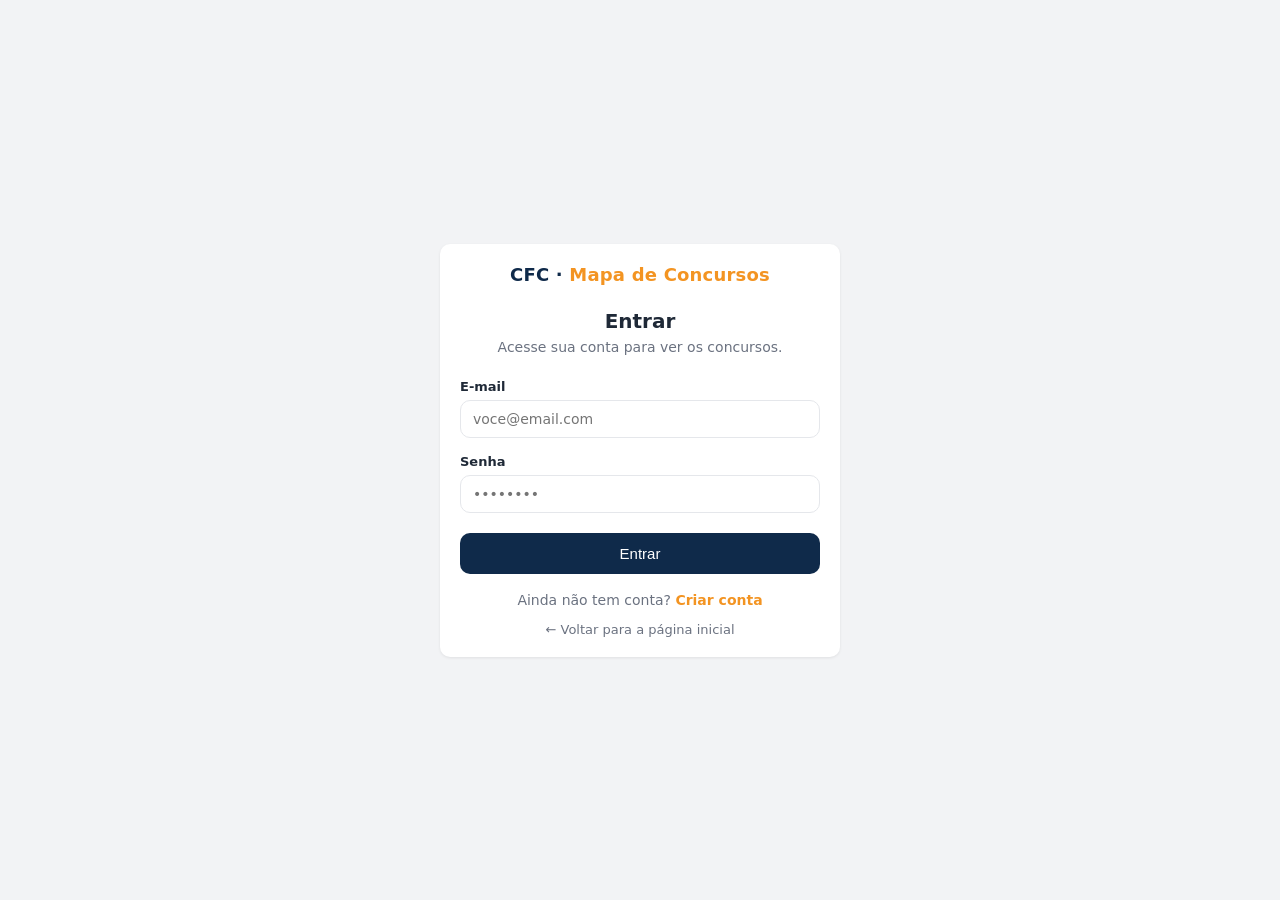
==== alertas.html @ be34ccea "feat: Mapa de Concursos CFC — plataforma de concursos contábeis (fase front) Site estático (HTML/CSS" ====
<!doctype html>
<html lang="pt-BR">
<head>
<meta charset="utf-8">
<meta name="viewport" content="width=device-width, initial-scale=1">
<link rel="stylesheet" href="css/variables.css">
<link rel="stylesheet" href="css/style.css">
<title>Meus Alertas — Mapa de Concursos CFC</title>
</head>
<body>
<div id="hd"></div>

<main class="container app-main">
  <div class="app-barra">
    <h1 class="app-titulo">Meus Alertas</h1>
  </div>

  <div id="lista"></div>
</main>

<script type="module" src="js/alertas.js"></script>
</body>
</html>
---- css/variables.css ----
:root {
  --cor-primaria: #0f2a4a;      /* azul-marinho CFC (calibrar com logo) */
  --cor-primaria-clara: #1c3d63;
  --cor-destaque: #f39422;      /* laranja CTA/alertas */
  --cor-whatsapp: #25a05a;
  --cor-fundo: #f2f3f5;
  --cor-card: #ffffff;
  --cor-texto: #1f2937;
  --cor-texto-suave: #6b7280;
  --cor-borda: #e5e7eb;
  --raio: 10px;
  --sombra: 0 1px 3px rgba(0,0,0,.08);
  --fonte: system-ui, -apple-system, "Segoe UI", Roboto, sans-serif;
}
---- css/style.css ----
* { box-sizing: border-box; margin: 0; padding: 0; }
body { font-family: var(--fonte); background: var(--cor-fundo); color: var(--cor-texto); }
.container { max-width: 1280px; margin: 0 auto; padding: 0 20px; }
.btn { display: inline-flex; align-items: center; gap: 8px; padding: 10px 16px; border-radius: var(--raio); border: none; cursor: pointer; font-size: 14px; text-decoration: none; }
.btn-primary { background: var(--cor-primaria); color: #fff; }
.btn-destaque { background: var(--cor-destaque); color: #fff; }
.btn-whatsapp { background: var(--cor-whatsapp); color: #fff; }
.card { background: var(--cor-card); border-radius: var(--raio); box-shadow: var(--sombra); padding: 20px; }

/* ===== Header (landing / topo do site) ===== */
.header { background: var(--cor-primaria); color: #fff; }
.header .container { display: flex; align-items: center; justify-content: space-between; padding-top: 16px; padding-bottom: 16px; }
.logo { font-size: 18px; font-weight: 700; color: #fff; text-decoration: none; letter-spacing: .2px; }
.logo span { color: var(--cor-destaque); }

/* ===== Hero ===== */
.hero { background: linear-gradient(180deg, var(--cor-primaria) 0%, var(--cor-primaria-clara) 100%); color: #fff; padding: 64px 0 80px; text-align: center; }
.hero h1 { font-size: 36px; line-height: 1.25; margin-bottom: 16px; }
.hero p { font-size: 17px; color: rgba(255,255,255,.85); max-width: 620px; margin: 0 auto 28px; }

/* ===== Recursos (cards da landing) ===== */
.recursos { padding: 48px 0 64px; }
.recursos-grid { display: grid; grid-template-columns: repeat(3, 1fr); gap: 20px; margin-top: 8px; }
.recurso-card { text-align: center; }
.recurso-card .icone { font-size: 28px; margin-bottom: 12px; }
.recurso-card h3 { font-size: 16px; margin-bottom: 8px; color: var(--cor-primaria); }
.recurso-card p { font-size: 14px; color: var(--cor-texto-suave); line-height: 1.5; }

/* ===== Rodapé ===== */
.rodape { padding: 24px 0; text-align: center; font-size: 13px; color: var(--cor-texto-suave); }

/* ===== Tela de login/cadastro ===== */
.tela-auth { min-height: 100vh; display: flex; align-items: center; justify-content: center; padding: 24px; }
.auth-card { width: 100%; max-width: 400px; }
.auth-card .logo { display: block; text-align: center; color: var(--cor-primaria); margin-bottom: 24px; }
.auth-card .logo span { color: var(--cor-destaque); }
.auth-card h2 { font-size: 20px; margin-bottom: 6px; text-align: center; color: var(--cor-texto); }
.auth-card .auth-sub { font-size: 14px; color: var(--cor-texto-suave); text-align: center; margin-bottom: 24px; }
.campo { margin-bottom: 16px; }
.campo label { display: block; font-size: 13px; font-weight: 600; margin-bottom: 6px; color: var(--cor-texto); }
.campo input { width: 100%; padding: 10px 12px; border: 1px solid var(--cor-borda); border-radius: var(--raio); font-size: 14px; font-family: var(--fonte); color: var(--cor-texto); }
.campo input:focus { outline: none; border-color: var(--cor-primaria); }
.auth-card .btn { width: 100%; justify-content: center; margin-top: 4px; font-size: 15px; padding: 12px 16px; }
.auth-toggle { text-align: center; margin-top: 18px; font-size: 14px; color: var(--cor-texto-suave); }
.auth-toggle a { color: var(--cor-destaque); text-decoration: none; font-weight: 600; cursor: pointer; }
.auth-toggle a:hover { text-decoration: underline; }
.auth-voltar { display: block; text-align: center; margin-top: 14px; font-size: 13px; color: var(--cor-texto-suave); text-decoration: none; }
.auth-voltar:hover { text-decoration: underline; }

@media (max-width: 720px) {
  .recursos-grid { grid-template-columns: 1fr; }
  .hero h1 { font-size: 28px; }
}

/* ===== Header (área logada) ===== */
.hd { background: var(--cor-primaria); color:#fff; }
.hd-in { display:flex; align-items:center; justify-content:space-between; height:64px; }
.hd-logo { color:#fff; font-weight:700; text-decoration:none; }
.hd-nav { display:flex; align-items:center; gap:18px; }
.hd-link { color:#e5eefb; text-decoration:none; font-size:14px; }
.hd-link.ativo { color:#fff; font-weight:600; }
.hd-alertas { background:var(--cor-destaque); color:#fff; padding:8px 14px; border-radius:var(--raio); }
.hd-grupo { background:var(--cor-whatsapp); color:#fff; padding:8px 14px; border-radius:var(--raio); }

/* ===== Tela principal (app.html) ===== */
.app-main { padding: 24px 20px 48px; }
.app-barra { display:flex; align-items:baseline; justify-content:space-between; gap:12px; margin-bottom:16px; flex-wrap:wrap; }
.app-titulo { font-size: 22px; color: var(--cor-texto); }
.app-contador { font-size: 14px; color: var(--cor-texto-suave); }

.app-controles { display:flex; align-items:center; gap:12px; margin-bottom:14px; flex-wrap:wrap; }
.busca { flex: 1 1 280px; padding:10px 14px; border:1px solid var(--cor-borda); border-radius:var(--raio); font-size:14px; font-family:var(--fonte); color:var(--cor-texto); background:var(--cor-card); }
.busca:focus { outline:none; border-color:var(--cor-primaria); }
.ordenar { padding:10px 12px; border:1px solid var(--cor-borda); border-radius:var(--raio); font-size:14px; font-family:var(--fonte); color:var(--cor-texto); background:var(--cor-card); }
.btn-filtros { background:var(--cor-card); color:var(--cor-primaria); border:1px solid var(--cor-borda); font-weight:600; }
.btn-filtros:hover { border-color:var(--cor-primaria); }

/* Abas de status */
.app-abas { display:flex; gap:8px; flex-wrap:wrap; margin-bottom:18px; }
.aba { background:var(--cor-card); color:var(--cor-texto-suave); border:1px solid var(--cor-borda); border-radius:999px; padding:8px 16px; font-size:13px; font-weight:600; cursor:pointer; font-family:var(--fonte); }
.aba:hover { border-color:var(--cor-primaria); color:var(--cor-primaria); }
.aba.aba-on { background:var(--cor-primaria); color:#fff; border-color:var(--cor-primaria); }

/* Layout de 2 colunas: lista + mapa */
.app-colunas { display:grid; grid-template-columns: 2fr 1fr; gap:20px; align-items:start; }
.coluna-lista { min-width:0; }
.coluna-mapa { position:sticky; top:20px; min-height:320px; background:var(--cor-card); border-radius:var(--raio); box-shadow:var(--sombra); }

#lista { display:flex; flex-direction:column; gap:14px; }

/* Cards de concurso */
.conc { background:var(--cor-card); border-radius:var(--raio); box-shadow:var(--sombra); padding:18px 20px; border-left:4px solid transparent; }
.conc-aberto { border-left-color: var(--cor-destaque); }
.conc-top { display:flex; align-items:flex-start; justify-content:space-between; gap:12px; margin-bottom:6px; }
.conc-top h3 { font-size:16px; color:var(--cor-texto); line-height:1.3; }
.conc-titulo-link { color:inherit; text-decoration:none; }
.conc-titulo-link:hover { text-decoration:underline; color:var(--cor-primaria); }
.conc-cargo { font-size:14px; font-weight:600; color:var(--cor-primaria); margin-bottom:8px; }
.conc-linha { font-size:14px; color:var(--cor-texto); margin-bottom:6px; }
.conc-meta { font-size:13px; color:var(--cor-texto-suave); margin-bottom:4px; line-height:1.5; }
.conc-atual { font-size:12px; color:var(--cor-texto-suave); margin-top:10px; font-style:italic; }
.conc-acoes { display:flex; align-items:center; gap:10px; margin-top:14px; }

/* Badges de status */
.badge { display:inline-block; white-space:nowrap; font-size:12px; font-weight:600; padding:4px 10px; border-radius:999px; background:var(--cor-borda); color:var(--cor-texto-suave); }
.badge-aberto { background: rgba(243,148,34,.15); color: var(--cor-destaque); }
.badge-enc { background: rgba(107,114,128,.15); color: var(--cor-texto-suave); }

/* Botão favorito */
.btn-fav { width:40px; height:40px; border-radius:50%; border:1px solid var(--cor-borda); background:var(--cor-card); color:var(--cor-texto-suave); font-size:16px; cursor:pointer; display:inline-flex; align-items:center; justify-content:center; }
.btn-fav:hover { border-color:var(--cor-destaque); color:var(--cor-destaque); }
.btn-fav.fav-on { background:var(--cor-destaque); border-color:var(--cor-destaque); color:#fff; }

/* Estado vazio */
.vazio { text-align:center; color:var(--cor-texto-suave); font-size:14px; padding:40px 20px; background:var(--cor-card); border-radius:var(--raio); box-shadow:var(--sombra); }

/* ===== Mapa do Brasil (coluna direita) ===== */
.coluna-mapa { padding:20px; }
.mapa-head { font-size:16px; font-weight:700; color:var(--cor-texto); margin-bottom:4px; }
.mapa-sub { font-size:13px; color:var(--cor-texto-suave); margin-bottom:14px; }

.mapa-svg { width:100%; }
.mapa-svg svg { width:100%; height:auto; display:block; }

.mapa-svg .state { stroke:#ffffff; stroke-width:1; transition: fill .15s ease; }
/* Fill neutro padrão p/ ilhas/detalhes do SVG sem id de UF (não recebem uf-com/uf-sem/uf-sel).
   Usa :not() para manter a mesma especificidade das classes de cor abaixo e não sobrepô-las. */
.mapa-svg .state:not(.uf-com):not(.uf-sem):not(.uf-sel) { fill:#e5e7eb; }
.uf-sem { fill:#d1d5db; }
.uf-com { fill:var(--cor-primaria); cursor:pointer; }
.uf-com:hover { fill:var(--cor-primaria-clara); }
.uf-sel { fill:var(--cor-destaque) !important; cursor:pointer; }

.mapa-legenda { display:flex; flex-wrap:wrap; gap:12px; margin-top:16px; font-size:12px; color:var(--cor-texto-suave); }
.mapa-legenda span { display:inline-flex; align-items:center; gap:6px; }
.lg { display:inline-block; width:12px; height:12px; border-radius:3px; }
.lg-com { background:var(--cor-primaria); }
.lg-sel { background:var(--cor-destaque); }
.lg-sem { background:#d1d5db; }

/* ===== Calendário de Provas ===== */
.aba-mes { background:var(--cor-card); color:var(--cor-texto-suave); border:1px solid var(--cor-borda); border-radius:999px; padding:8px 16px; font-size:13px; font-weight:600; cursor:pointer; font-family:var(--fonte); }
.aba-mes:hover { border-color:var(--cor-primaria); color:var(--cor-primaria); }
.aba-mes.aba-mes-on { background:var(--cor-primaria); color:#fff; border-color:var(--cor-primaria); }

.cal-titulo-mes { font-size:18px; color:var(--cor-texto); margin:20px 0 12px; }

#tabela-mes { width:100%; overflow-x:auto; }
.cal-tabela { width:100%; min-width:480px; border-collapse:collapse; background:var(--cor-card); border-radius:var(--raio); overflow:hidden; box-shadow:var(--sombra); }
.cal-tabela th, .cal-tabela td { text-align:left; padding:12px 16px; font-size:14px; }
.cal-tabela th { background:var(--cor-fundo); color:var(--cor-texto-suave); font-weight:700; font-size:12px; text-transform:uppercase; letter-spacing:.03em; }
.cal-tabela tbody tr { border-top:1px solid var(--cor-borda); }
.cal-tabela tbody tr:nth-child(even) { background:var(--cor-fundo); }

.badge-prazo { display:inline-block; margin-left:8px; white-space:nowrap; font-size:12px; font-weight:600; padding:3px 9px; border-radius:999px; background:rgba(243,148,34,.15); color:var(--cor-destaque); }

/* ===== Responsividade ===== */

/* Segurança global: nunca deixar o body rolar horizontalmente */
html, body { max-width:100%; overflow-x:hidden; }
img, svg { max-width:100%; }

/* Reforço da Task 6: abaixo de 900px, layout de 2 colunas (lista/mapa) empilha. */
@media (max-width: 900px) {
  .app-colunas { grid-template-columns: 1fr; }
  .coluna-mapa { position:static; min-height:220px; order:-1; }
  .recursos-grid { grid-template-columns: 1fr; }
  .container { padding: 0 16px; }
}

/* Header (.hd) e demais telas abaixo de 640px: evitar estouro horizontal */
@media (max-width: 640px) {
  .hd-in { flex-direction:column; align-items:flex-start; gap:10px; height:auto; padding:12px 0; }
  .hd-nav { flex-wrap:wrap; gap:10px 14px; width:100%; }
  .hd-alertas, .hd-grupo { padding:6px 10px; }

  .app-main { padding: 18px 14px 36px; }
  .app-barra { flex-direction:column; align-items:flex-start; gap:4px; }
  .app-controles { flex-direction:column; align-items:stretch; }
  .busca, .ordenar, .btn-filtros { width:100%; }

  .conc-top { flex-wrap:wrap; }
  .conc-acoes { flex-wrap:wrap; }

  .hero h1 { font-size:24px; }
  .hero p { font-size:15px; }

  .auth-card { max-width:100%; }
}

/* Telas muito estreitas (360-414px): reduzir paddings/fontes dos cards */
@media (max-width: 400px) {
  .conc { padding:14px 16px; }
  .card { padding:16px; }
  .cal-tabela th, .cal-tabela td { padding:10px 10px; font-size:13px; }
}
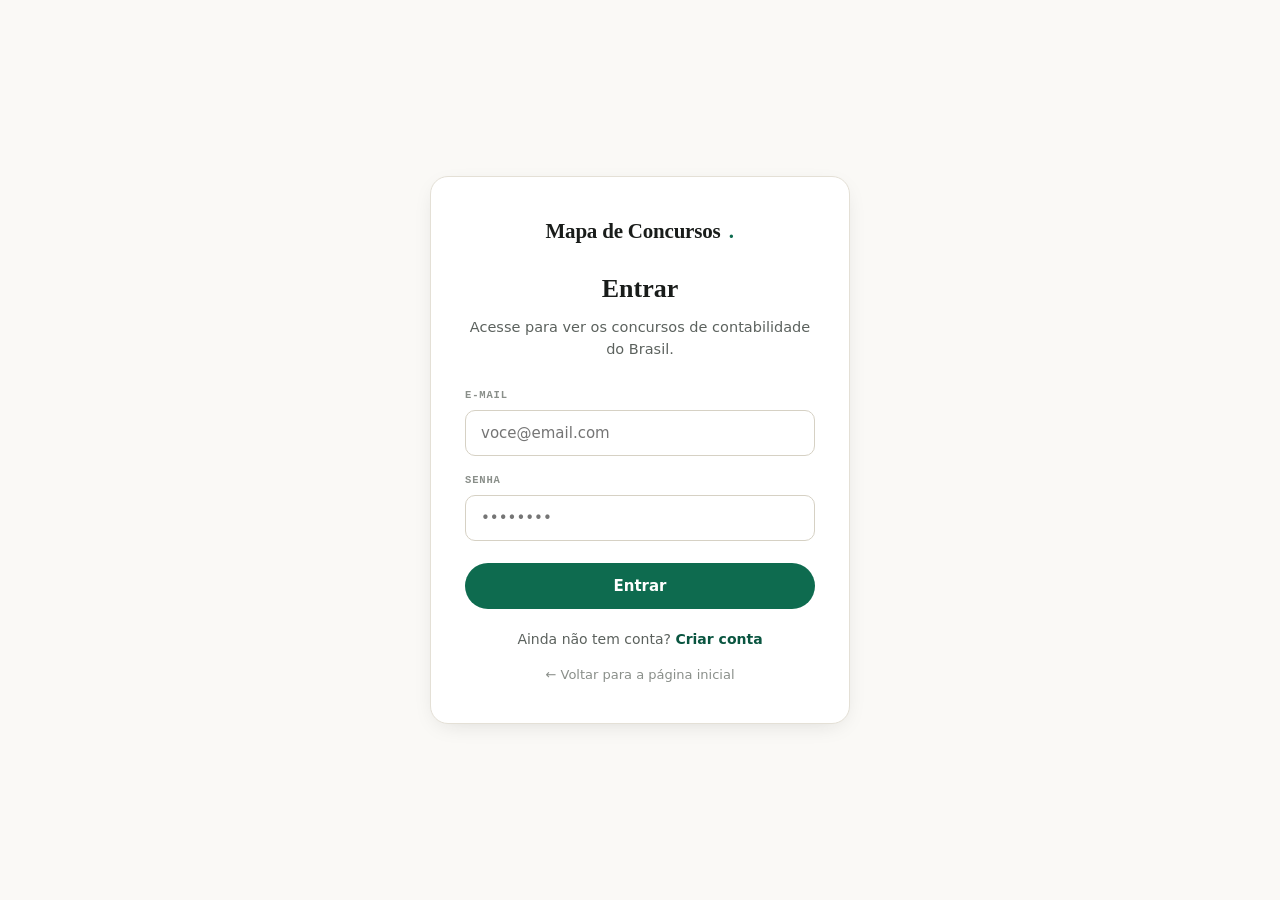
==== commit c96207e7: "feat: redesign editorial esmeralda + filtros avançados, ordenação e melhorias Co-Authored-By: Claude" ====
--- a/alertas.html
+++ b/alertas.html
@@ -10,11 +10,13 @@
 <body>
 <div id="hd"></div>
 
-<main class="container app-main">
-  <div class="app-barra">
-    <h1 class="app-titulo">Meus Alertas</h1>
-  </div>
-
+<main class="app-main">
+  <header class="app-head">
+    <span class="eyebrow">Prazos que você acompanha</span>
+    <div class="app-headrow">
+      <h1 class="app-titulo">Meus <em>alertas</em></h1>
+    </div>
+  </header>
   <div id="lista"></div>
 </main>
 
--- a/css/variables.css
+++ b/css/variables.css
@@ -1,14 +1,59 @@
-:root {
-  --cor-primaria: #0f2a4a;      /* azul-marinho CFC (calibrar com logo) */
-  --cor-primaria-clara: #1c3d63;
-  --cor-destaque: #f39422;      /* laranja CTA/alertas */
-  --cor-whatsapp: #25a05a;
-  --cor-fundo: #f2f3f5;
-  --cor-card: #ffffff;
-  --cor-texto: #1f2937;
-  --cor-texto-suave: #6b7280;
-  --cor-borda: #e5e7eb;
-  --raio: 10px;
-  --sombra: 0 1px 3px rgba(0,0,0,.08);
-  --fonte: system-ui, -apple-system, "Segoe UI", Roboto, sans-serif;
+/* ============================================================
+   CFC · Mapa de Concursos — Design System "Editorial Esmeralda"
+   Ponto único de calibração de identidade.
+   ============================================================ */
+:root{
+  /* superfícies (off-white quente) */
+  --paper:#FAF9F6;
+  --paper-2:#F3F1EA;
+  --card:#FFFFFF;
+
+  /* tinta */
+  --ink:#191C1A;
+  --ink-2:#5C625E;
+  --ink-3:#8A8F8A;
+
+  /* acento — verde-esmeralda (aprovação / dinheiro) */
+  --esmeralda:#0E6B4F;
+  --esmeralda-d:#0A5540;
+  --esmeralda-wash:#EAF2EE;
+
+  /* dourado — usado com parcimônia (selecionado / destaque nobre) */
+  --gold:#B9892E;
+  --gold-wash:#F6EFDD;
+
+  /* linhas */
+  --line:#E4E0D6;
+  --line-strong:#D6D1C4;
+
+  /* semânticos (discretos) */
+  --ok:#0E6B4F;
+  --warn:#B9892E;
+  --crit:#B4442E;
+
+  /* raios e sombra */
+  --r-sm:10px;
+  --r:14px;
+  --r-lg:18px;
+  --r-pill:999px;
+  --sombra:0 1px 2px rgba(25,28,26,.05);
+  --shadow-lift:0 6px 24px -10px rgba(25,28,26,.18);
+  --raio:14px;
+
+  /* tipografia — serif p/ display, sans p/ corpo, mono p/ dados */
+  --serif:"Iowan Old Style","Palatino Linotype",Palatino,Georgia,"Times New Roman",serif;
+  --sans:ui-sans-serif,system-ui,-apple-system,"Segoe UI",Roboto,Helvetica,Arial,sans-serif;
+  --mono:"SFMono-Regular",ui-monospace,"Cascadia Mono",Consolas,"Liberation Mono",Menlo,monospace;
+  --fonte:var(--sans);
+
+  /* ---- aliases de compatibilidade (nomes antigos → nova paleta) ---- */
+  --cor-primaria:var(--esmeralda);
+  --cor-primaria-clara:var(--esmeralda-d);
+  --cor-destaque:var(--gold);
+  --cor-whatsapp:#0E6B4F;
+  --cor-fundo:var(--paper);
+  --cor-card:var(--card);
+  --cor-texto:var(--ink);
+  --cor-texto-suave:var(--ink-2);
+  --cor-borda:var(--line);
 }
--- a/css/style.css
+++ b/css/style.css
@@ -1,196 +1,414 @@
-* { box-sizing: border-box; margin: 0; padding: 0; }
-body { font-family: var(--fonte); background: var(--cor-fundo); color: var(--cor-texto); }
-.container { max-width: 1280px; margin: 0 auto; padding: 0 20px; }
-.btn { display: inline-flex; align-items: center; gap: 8px; padding: 10px 16px; border-radius: var(--raio); border: none; cursor: pointer; font-size: 14px; text-decoration: none; }
-.btn-primary { background: var(--cor-primaria); color: #fff; }
-.btn-destaque { background: var(--cor-destaque); color: #fff; }
-.btn-whatsapp { background: var(--cor-whatsapp); color: #fff; }
-.card { background: var(--cor-card); border-radius: var(--raio); box-shadow: var(--sombra); padding: 20px; }
-
-/* ===== Header (landing / topo do site) ===== */
-.header { background: var(--cor-primaria); color: #fff; }
-.header .container { display: flex; align-items: center; justify-content: space-between; padding-top: 16px; padding-bottom: 16px; }
-.logo { font-size: 18px; font-weight: 700; color: #fff; text-decoration: none; letter-spacing: .2px; }
-.logo span { color: var(--cor-destaque); }
-
-/* ===== Hero ===== */
-.hero { background: linear-gradient(180deg, var(--cor-primaria) 0%, var(--cor-primaria-clara) 100%); color: #fff; padding: 64px 0 80px; text-align: center; }
-.hero h1 { font-size: 36px; line-height: 1.25; margin-bottom: 16px; }
-.hero p { font-size: 17px; color: rgba(255,255,255,.85); max-width: 620px; margin: 0 auto 28px; }
-
-/* ===== Recursos (cards da landing) ===== */
-.recursos { padding: 48px 0 64px; }
-.recursos-grid { display: grid; grid-template-columns: repeat(3, 1fr); gap: 20px; margin-top: 8px; }
-.recurso-card { text-align: center; }
-.recurso-card .icone { font-size: 28px; margin-bottom: 12px; }
-.recurso-card h3 { font-size: 16px; margin-bottom: 8px; color: var(--cor-primaria); }
-.recurso-card p { font-size: 14px; color: var(--cor-texto-suave); line-height: 1.5; }
-
-/* ===== Rodapé ===== */
-.rodape { padding: 24px 0; text-align: center; font-size: 13px; color: var(--cor-texto-suave); }
-
-/* ===== Tela de login/cadastro ===== */
-.tela-auth { min-height: 100vh; display: flex; align-items: center; justify-content: center; padding: 24px; }
-.auth-card { width: 100%; max-width: 400px; }
-.auth-card .logo { display: block; text-align: center; color: var(--cor-primaria); margin-bottom: 24px; }
-.auth-card .logo span { color: var(--cor-destaque); }
-.auth-card h2 { font-size: 20px; margin-bottom: 6px; text-align: center; color: var(--cor-texto); }
-.auth-card .auth-sub { font-size: 14px; color: var(--cor-texto-suave); text-align: center; margin-bottom: 24px; }
-.campo { margin-bottom: 16px; }
-.campo label { display: block; font-size: 13px; font-weight: 600; margin-bottom: 6px; color: var(--cor-texto); }
-.campo input { width: 100%; padding: 10px 12px; border: 1px solid var(--cor-borda); border-radius: var(--raio); font-size: 14px; font-family: var(--fonte); color: var(--cor-texto); }
-.campo input:focus { outline: none; border-color: var(--cor-primaria); }
-.auth-card .btn { width: 100%; justify-content: center; margin-top: 4px; font-size: 15px; padding: 12px 16px; }
-.auth-toggle { text-align: center; margin-top: 18px; font-size: 14px; color: var(--cor-texto-suave); }
-.auth-toggle a { color: var(--cor-destaque); text-decoration: none; font-weight: 600; cursor: pointer; }
-.auth-toggle a:hover { text-decoration: underline; }
-.auth-voltar { display: block; text-align: center; margin-top: 14px; font-size: 13px; color: var(--cor-texto-suave); text-decoration: none; }
-.auth-voltar:hover { text-decoration: underline; }
-
-@media (max-width: 720px) {
-  .recursos-grid { grid-template-columns: 1fr; }
-  .hero h1 { font-size: 28px; }
-}
-
-/* ===== Header (área logada) ===== */
-.hd { background: var(--cor-primaria); color:#fff; }
-.hd-in { display:flex; align-items:center; justify-content:space-between; height:64px; }
-.hd-logo { color:#fff; font-weight:700; text-decoration:none; }
-.hd-nav { display:flex; align-items:center; gap:18px; }
-.hd-link { color:#e5eefb; text-decoration:none; font-size:14px; }
-.hd-link.ativo { color:#fff; font-weight:600; }
-.hd-alertas { background:var(--cor-destaque); color:#fff; padding:8px 14px; border-radius:var(--raio); }
-.hd-grupo { background:var(--cor-whatsapp); color:#fff; padding:8px 14px; border-radius:var(--raio); }
-
-/* ===== Tela principal (app.html) ===== */
-.app-main { padding: 24px 20px 48px; }
-.app-barra { display:flex; align-items:baseline; justify-content:space-between; gap:12px; margin-bottom:16px; flex-wrap:wrap; }
-.app-titulo { font-size: 22px; color: var(--cor-texto); }
-.app-contador { font-size: 14px; color: var(--cor-texto-suave); }
-
-.app-controles { display:flex; align-items:center; gap:12px; margin-bottom:14px; flex-wrap:wrap; }
-.busca { flex: 1 1 280px; padding:10px 14px; border:1px solid var(--cor-borda); border-radius:var(--raio); font-size:14px; font-family:var(--fonte); color:var(--cor-texto); background:var(--cor-card); }
-.busca:focus { outline:none; border-color:var(--cor-primaria); }
-.ordenar { padding:10px 12px; border:1px solid var(--cor-borda); border-radius:var(--raio); font-size:14px; font-family:var(--fonte); color:var(--cor-texto); background:var(--cor-card); }
-.btn-filtros { background:var(--cor-card); color:var(--cor-primaria); border:1px solid var(--cor-borda); font-weight:600; }
-.btn-filtros:hover { border-color:var(--cor-primaria); }
-
-/* Abas de status */
-.app-abas { display:flex; gap:8px; flex-wrap:wrap; margin-bottom:18px; }
-.aba { background:var(--cor-card); color:var(--cor-texto-suave); border:1px solid var(--cor-borda); border-radius:999px; padding:8px 16px; font-size:13px; font-weight:600; cursor:pointer; font-family:var(--fonte); }
-.aba:hover { border-color:var(--cor-primaria); color:var(--cor-primaria); }
-.aba.aba-on { background:var(--cor-primaria); color:#fff; border-color:var(--cor-primaria); }
-
-/* Layout de 2 colunas: lista + mapa */
-.app-colunas { display:grid; grid-template-columns: 2fr 1fr; gap:20px; align-items:start; }
-.coluna-lista { min-width:0; }
-.coluna-mapa { position:sticky; top:20px; min-height:320px; background:var(--cor-card); border-radius:var(--raio); box-shadow:var(--sombra); }
-
-#lista { display:flex; flex-direction:column; gap:14px; }
-
-/* Cards de concurso */
-.conc { background:var(--cor-card); border-radius:var(--raio); box-shadow:var(--sombra); padding:18px 20px; border-left:4px solid transparent; }
-.conc-aberto { border-left-color: var(--cor-destaque); }
-.conc-top { display:flex; align-items:flex-start; justify-content:space-between; gap:12px; margin-bottom:6px; }
-.conc-top h3 { font-size:16px; color:var(--cor-texto); line-height:1.3; }
-.conc-titulo-link { color:inherit; text-decoration:none; }
-.conc-titulo-link:hover { text-decoration:underline; color:var(--cor-primaria); }
-.conc-cargo { font-size:14px; font-weight:600; color:var(--cor-primaria); margin-bottom:8px; }
-.conc-linha { font-size:14px; color:var(--cor-texto); margin-bottom:6px; }
-.conc-meta { font-size:13px; color:var(--cor-texto-suave); margin-bottom:4px; line-height:1.5; }
-.conc-atual { font-size:12px; color:var(--cor-texto-suave); margin-top:10px; font-style:italic; }
-.conc-acoes { display:flex; align-items:center; gap:10px; margin-top:14px; }
-
-/* Badges de status */
-.badge { display:inline-block; white-space:nowrap; font-size:12px; font-weight:600; padding:4px 10px; border-radius:999px; background:var(--cor-borda); color:var(--cor-texto-suave); }
-.badge-aberto { background: rgba(243,148,34,.15); color: var(--cor-destaque); }
-.badge-enc { background: rgba(107,114,128,.15); color: var(--cor-texto-suave); }
-
-/* Botão favorito */
-.btn-fav { width:40px; height:40px; border-radius:50%; border:1px solid var(--cor-borda); background:var(--cor-card); color:var(--cor-texto-suave); font-size:16px; cursor:pointer; display:inline-flex; align-items:center; justify-content:center; }
-.btn-fav:hover { border-color:var(--cor-destaque); color:var(--cor-destaque); }
-.btn-fav.fav-on { background:var(--cor-destaque); border-color:var(--cor-destaque); color:#fff; }
-
-/* Estado vazio */
-.vazio { text-align:center; color:var(--cor-texto-suave); font-size:14px; padding:40px 20px; background:var(--cor-card); border-radius:var(--raio); box-shadow:var(--sombra); }
-
-/* ===== Mapa do Brasil (coluna direita) ===== */
-.coluna-mapa { padding:20px; }
-.mapa-head { font-size:16px; font-weight:700; color:var(--cor-texto); margin-bottom:4px; }
-.mapa-sub { font-size:13px; color:var(--cor-texto-suave); margin-bottom:14px; }
-
-.mapa-svg { width:100%; }
-.mapa-svg svg { width:100%; height:auto; display:block; }
-
-.mapa-svg .state { stroke:#ffffff; stroke-width:1; transition: fill .15s ease; }
-/* Fill neutro padrão p/ ilhas/detalhes do SVG sem id de UF (não recebem uf-com/uf-sem/uf-sel).
-   Usa :not() para manter a mesma especificidade das classes de cor abaixo e não sobrepô-las. */
-.mapa-svg .state:not(.uf-com):not(.uf-sem):not(.uf-sel) { fill:#e5e7eb; }
-.uf-sem { fill:#d1d5db; }
-.uf-com { fill:var(--cor-primaria); cursor:pointer; }
-.uf-com:hover { fill:var(--cor-primaria-clara); }
-.uf-sel { fill:var(--cor-destaque) !important; cursor:pointer; }
-
-.mapa-legenda { display:flex; flex-wrap:wrap; gap:12px; margin-top:16px; font-size:12px; color:var(--cor-texto-suave); }
-.mapa-legenda span { display:inline-flex; align-items:center; gap:6px; }
-.lg { display:inline-block; width:12px; height:12px; border-radius:3px; }
-.lg-com { background:var(--cor-primaria); }
-.lg-sel { background:var(--cor-destaque); }
-.lg-sem { background:#d1d5db; }
-
-/* ===== Calendário de Provas ===== */
-.aba-mes { background:var(--cor-card); color:var(--cor-texto-suave); border:1px solid var(--cor-borda); border-radius:999px; padding:8px 16px; font-size:13px; font-weight:600; cursor:pointer; font-family:var(--fonte); }
-.aba-mes:hover { border-color:var(--cor-primaria); color:var(--cor-primaria); }
-.aba-mes.aba-mes-on { background:var(--cor-primaria); color:#fff; border-color:var(--cor-primaria); }
-
-.cal-titulo-mes { font-size:18px; color:var(--cor-texto); margin:20px 0 12px; }
-
-#tabela-mes { width:100%; overflow-x:auto; }
-.cal-tabela { width:100%; min-width:480px; border-collapse:collapse; background:var(--cor-card); border-radius:var(--raio); overflow:hidden; box-shadow:var(--sombra); }
-.cal-tabela th, .cal-tabela td { text-align:left; padding:12px 16px; font-size:14px; }
-.cal-tabela th { background:var(--cor-fundo); color:var(--cor-texto-suave); font-weight:700; font-size:12px; text-transform:uppercase; letter-spacing:.03em; }
-.cal-tabela tbody tr { border-top:1px solid var(--cor-borda); }
-.cal-tabela tbody tr:nth-child(even) { background:var(--cor-fundo); }
-
-.badge-prazo { display:inline-block; margin-left:8px; white-space:nowrap; font-size:12px; font-weight:600; padding:3px 9px; border-radius:999px; background:rgba(243,148,34,.15); color:var(--cor-destaque); }
-
-/* ===== Responsividade ===== */
-
-/* Segurança global: nunca deixar o body rolar horizontalmente */
-html, body { max-width:100%; overflow-x:hidden; }
-img, svg { max-width:100%; }
-
-/* Reforço da Task 6: abaixo de 900px, layout de 2 colunas (lista/mapa) empilha. */
-@media (max-width: 900px) {
-  .app-colunas { grid-template-columns: 1fr; }
-  .coluna-mapa { position:static; min-height:220px; order:-1; }
-  .recursos-grid { grid-template-columns: 1fr; }
-  .container { padding: 0 16px; }
-}
-
-/* Header (.hd) e demais telas abaixo de 640px: evitar estouro horizontal */
-@media (max-width: 640px) {
-  .hd-in { flex-direction:column; align-items:flex-start; gap:10px; height:auto; padding:12px 0; }
-  .hd-nav { flex-wrap:wrap; gap:10px 14px; width:100%; }
-  .hd-alertas, .hd-grupo { padding:6px 10px; }
-
-  .app-main { padding: 18px 14px 36px; }
-  .app-barra { flex-direction:column; align-items:flex-start; gap:4px; }
-  .app-controles { flex-direction:column; align-items:stretch; }
-  .busca, .ordenar, .btn-filtros { width:100%; }
-
-  .conc-top { flex-wrap:wrap; }
-  .conc-acoes { flex-wrap:wrap; }
-
-  .hero h1 { font-size:24px; }
-  .hero p { font-size:15px; }
-
-  .auth-card { max-width:100%; }
-}
-
-/* Telas muito estreitas (360-414px): reduzir paddings/fontes dos cards */
-@media (max-width: 400px) {
-  .conc { padding:14px 16px; }
-  .card { padding:16px; }
-  .cal-tabela th, .cal-tabela td { padding:10px 10px; font-size:13px; }
-}
+/* ============================================================
+   CFC · Mapa de Concursos — Estilos (Editorial Esmeralda)
+   ============================================================ */
+*{box-sizing:border-box;margin:0;padding:0}
+html{scroll-behavior:smooth}
+html,body{max-width:100%;overflow-x:hidden}
+body{
+  font-family:var(--sans);background:var(--paper);color:var(--ink);
+  font-size:16px;line-height:1.55;-webkit-font-smoothing:antialiased;
+  background-image:radial-gradient(var(--line) .5px,transparent .5px);
+  background-size:24px 24px;background-attachment:fixed;
+}
+img,svg{max-width:100%}
+a{color:inherit}
+::selection{background:var(--esmeralda-wash)}
+:focus-visible{outline:2px solid var(--esmeralda);outline-offset:2px}
+
+.container{max-width:1200px;margin:0 auto;padding:0 28px}
+
+/* eyebrow / labels utilitários */
+.eyebrow{font-family:var(--mono);font-size:11px;letter-spacing:.2em;
+  text-transform:uppercase;color:var(--esmeralda);font-weight:600}
+.k{font-family:var(--mono);font-size:10.5px;letter-spacing:.06em;
+  text-transform:uppercase;color:var(--ink-3)}
+
+/* botões base */
+.btn{display:inline-flex;align-items:center;gap:8px;padding:11px 18px;
+  border-radius:var(--r-pill);border:1px solid transparent;cursor:pointer;
+  font-size:14px;font-weight:600;font-family:var(--sans);text-decoration:none;
+  transition:background .15s,border-color .15s,color .15s}
+.btn-primary{background:var(--esmeralda);color:#fff}
+.btn-primary:hover{background:var(--esmeralda-d)}
+.btn-destaque{background:var(--ink);color:#fff}
+.btn-destaque:hover{background:#000}
+.btn-whatsapp{background:var(--esmeralda);color:#fff}
+.btn-outline{background:#fff;color:var(--esmeralda-d);border-color:var(--esmeralda)}
+.btn-outline:hover{background:var(--esmeralda);color:#fff}
+
+.card{background:var(--card);border:1px solid var(--line);
+  border-radius:var(--r-lg);box-shadow:var(--sombra);padding:22px}
+
+/* =========================================================
+   HEADER — landing (topo público) e área logada (.hd)
+   ========================================================= */
+.header,.hd{
+  position:sticky;top:0;z-index:40;
+  background:rgba(250,249,246,.86);backdrop-filter:blur(10px);
+  border-bottom:1px solid var(--line);color:var(--ink);
+}
+.header .container,.hd-in{display:flex;align-items:center;gap:26px;
+  padding-top:16px;padding-bottom:16px}
+.hd-in{max-width:1200px;margin:0 auto;padding-left:28px;padding-right:28px;height:auto}
+
+/* marca */
+.logo,.hd-logo{font-family:var(--serif);font-weight:700;font-size:21px;
+  letter-spacing:-.01em;color:var(--ink);text-decoration:none;display:inline-flex;
+  align-items:baseline;gap:9px}
+.logo span,.hd-logo span{font-style:italic;color:var(--esmeralda)}
+
+/* nav logada */
+.hd-nav{margin-left:auto;display:flex;align-items:center;gap:4px;flex-wrap:wrap}
+.hd-link{color:var(--ink-2);text-decoration:none;font-size:14px;font-weight:500;
+  padding:8px 14px;border-radius:var(--r-sm)}
+.hd-link:hover{background:var(--paper-2);color:var(--ink)}
+.hd-link.ativo{color:var(--esmeralda);font-weight:600}
+.hd-alertas{color:var(--ink-2)}
+.hd-alertas.ativo{color:var(--esmeralda)}
+.hd-grupo{background:var(--esmeralda);color:#fff;border-radius:var(--r-pill);
+  padding:8px 16px;font-weight:600}
+.hd-grupo:hover{background:var(--esmeralda-d);color:#fff}
+
+/* =========================================================
+   HERO (landing)
+   ========================================================= */
+.hero{padding:72px 0 40px}
+.hero .container{max-width:1000px}
+.hero .eyebrow{display:block;margin-bottom:16px}
+.hero h1{font-family:var(--serif);font-weight:700;font-size:56px;line-height:1.02;
+  letter-spacing:-.02em;margin-bottom:20px;max-width:15ch;text-wrap:balance}
+.hero h1 em{font-style:italic;color:var(--esmeralda)}
+.hero p{font-size:19px;color:var(--ink-2);max-width:56ch;margin-bottom:30px}
+.hero .btn{font-size:15px;padding:14px 26px}
+
+/* recursos (landing) */
+.recursos{padding:40px 0 72px}
+.recursos .container{border-top:1px solid var(--line);padding-top:44px}
+.recursos-grid{display:grid;grid-template-columns:repeat(3,1fr);gap:1px;
+  background:var(--line);border:1px solid var(--line);border-radius:var(--r-lg);overflow:hidden}
+.recurso-card{background:var(--paper);padding:30px 26px}
+.recurso-card .icone{font-size:22px;margin-bottom:14px;color:var(--esmeralda)}
+.recurso-card h3{font-family:var(--serif);font-size:19px;margin-bottom:8px;
+  color:var(--ink);font-weight:700}
+.recurso-card p{font-size:14.5px;color:var(--ink-2);line-height:1.55}
+
+.rodape{padding:28px 0;text-align:center;font-size:13px;color:var(--ink-3);
+  font-family:var(--mono);border-top:1px solid var(--line)}
+.rodape a{color:var(--esmeralda-d);text-decoration:none;font-weight:600}
+
+/* =========================================================
+   LOGIN / CADASTRO
+   ========================================================= */
+.tela-auth{min-height:100vh;display:flex;align-items:center;justify-content:center;padding:24px}
+.auth-card{width:100%;max-width:420px;background:var(--card);border:1px solid var(--line);
+  border-radius:var(--r-lg);box-shadow:var(--shadow-lift);padding:38px 34px}
+.auth-card .logo{display:flex;justify-content:center;margin-bottom:22px}
+.auth-card h2{font-family:var(--serif);font-size:26px;margin-bottom:6px;text-align:center;
+  color:var(--ink);font-weight:700}
+.auth-card .auth-sub{font-size:14.5px;color:var(--ink-2);text-align:center;margin-bottom:26px}
+.campo{margin-bottom:16px}
+.campo label{display:block;font-family:var(--mono);font-size:10.5px;letter-spacing:.08em;
+  text-transform:uppercase;font-weight:600;margin-bottom:7px;color:var(--ink-3)}
+.campo input{width:100%;padding:13px 15px;border:1px solid var(--line-strong);
+  border-radius:var(--r-sm);font-size:15px;font-family:var(--sans);color:var(--ink);background:#fff}
+.campo input:focus{outline:none;border-color:var(--esmeralda);box-shadow:0 0 0 3px var(--esmeralda-wash)}
+.auth-card .btn{width:100%;justify-content:center;margin-top:6px;font-size:15px;padding:13px 16px}
+.auth-toggle{text-align:center;margin-top:20px;font-size:14px;color:var(--ink-2)}
+.auth-toggle a{color:var(--esmeralda-d);text-decoration:none;font-weight:600;cursor:pointer}
+.auth-toggle a:hover{text-decoration:underline}
+.auth-voltar{display:block;text-align:center;margin-top:14px;font-size:13px;
+  color:var(--ink-3);text-decoration:none}
+.auth-voltar:hover{color:var(--ink)}
+
+/* =========================================================
+   ÁREA LOGADA — cabeçalho editorial das telas
+   ========================================================= */
+.app-main{max-width:1200px;margin:0 auto;padding:40px 28px 90px}
+.app-head{padding-bottom:26px;border-bottom:1px solid var(--line);margin-bottom:26px}
+.app-head .eyebrow{display:block;margin-bottom:12px}
+.app-headrow{display:flex;justify-content:space-between;align-items:flex-end;gap:24px;flex-wrap:wrap}
+.app-titulo{font-family:var(--serif);font-weight:700;font-size:40px;line-height:1.05;
+  letter-spacing:-.02em;color:var(--ink);max-width:18ch;text-wrap:balance}
+.app-titulo em{font-style:italic;color:var(--esmeralda)}
+.app-count{text-align:right}
+.app-count .n{font-family:var(--serif);font-size:46px;line-height:1;font-weight:700;
+  font-variant-numeric:tabular-nums;color:var(--ink)}
+.app-count .l{font-family:var(--mono);font-size:10.5px;letter-spacing:.14em;
+  text-transform:uppercase;color:var(--ink-3)}
+.app-contador{font-family:var(--mono);font-size:12px;color:var(--ink-3);
+  text-transform:uppercase;letter-spacing:.08em}
+
+/* controles */
+.app-controles{display:flex;flex-direction:column;gap:16px;margin-bottom:6px}
+.busca-wrap{position:relative}
+.busca-wrap .ic{position:absolute;left:16px;top:50%;transform:translateY(-50%);
+  color:var(--ink-3);font-size:17px;pointer-events:none}
+.busca{width:100%;padding:14px 16px 14px 44px;border:1px solid var(--line-strong);
+  border-radius:var(--r);font-size:16px;font-family:var(--sans);color:var(--ink);background:#fff}
+.busca:focus{outline:none;border-color:var(--esmeralda);box-shadow:0 0 0 3px var(--esmeralda-wash)}
+
+.app-toolrow{display:flex;gap:12px;align-items:center;flex-wrap:wrap}
+.app-abas{display:flex;gap:6px;flex-wrap:wrap}
+.aba{font-family:var(--sans);font-size:13.5px;font-weight:600;cursor:pointer;
+  padding:8px 15px;border-radius:var(--r-pill);border:1px solid var(--line-strong);
+  background:#fff;color:var(--ink-2);display:inline-flex;gap:7px;align-items:center}
+.aba .c{font-family:var(--mono);font-size:11px;color:var(--ink-3)}
+.aba:hover{border-color:var(--ink-3)}
+.aba.aba-on{background:var(--ink);border-color:var(--ink);color:#fff}
+.aba.aba-on .c{color:#B9C4BD}
+.tool-spacer{flex:1}
+.ordenar{font-family:var(--sans);font-size:13.5px;font-weight:600;
+  padding:10px 34px 10px 15px;border:1px solid var(--line-strong);border-radius:var(--r-pill);
+  background:#fff url("data:image/svg+xml;utf8,<svg xmlns='http://www.w3.org/2000/svg' width='12' height='12' viewBox='0 0 12 12'><path d='M2 4l4 4 4-4' stroke='%235C625E' stroke-width='1.5' fill='none'/></svg>") no-repeat right 13px center;
+  -webkit-appearance:none;appearance:none;cursor:pointer;color:var(--ink)}
+.btn-filtros{font-family:var(--sans);font-size:13.5px;font-weight:600;cursor:pointer;
+  padding:9px 16px;border-radius:var(--r-pill);border:1px dashed var(--esmeralda);
+  background:var(--esmeralda-wash);color:var(--esmeralda-d);display:inline-flex;gap:8px;align-items:center}
+.btn-filtros:hover{background:#fff}
+
+/* painel de filtros avançados */
+.filtros-adv{border:1px solid var(--line);background:#fff;border-radius:var(--r-lg);
+  padding:24px;display:grid;grid-template-columns:repeat(3,1fr);gap:24px}
+.filtros-adv[hidden]{display:none}
+.filtro-grupo label{display:block;font-family:var(--mono);font-size:10.5px;letter-spacing:.1em;
+  text-transform:uppercase;color:var(--ink-3);margin-bottom:9px}
+.filtro-chips{display:flex;flex-wrap:wrap;gap:7px}
+.filtro-chip{font-size:12.5px;padding:6px 12px;border-radius:var(--r-pill);cursor:pointer;
+  border:1px solid var(--line-strong);background:var(--paper);color:var(--ink-2);
+  font-family:var(--sans);transition:all .12s}
+.filtro-chip:hover{border-color:var(--ink-3)}
+.filtro-chip.on{background:var(--esmeralda);border-color:var(--esmeralda);color:#fff}
+.filtro-range{display:flex;align-items:center;gap:10px;font-family:var(--mono);
+  font-size:12px;color:var(--ink-2)}
+.filtro-range input[type=range]{flex:1;accent-color:var(--esmeralda)}
+.filtros-foot{grid-column:1/-1;display:flex;justify-content:space-between;align-items:center;
+  border-top:1px solid var(--line);padding-top:16px}
+.filtros-limpar{font-size:13px;color:var(--esmeralda-d);cursor:pointer;font-weight:600;
+  background:none;border:none;font-family:var(--sans)}
+.filtros-limpar:hover{text-decoration:underline}
+
+/* chips de filtro ativo */
+.filtros-ativos{display:flex;gap:8px;flex-wrap:wrap}
+.filtros-ativos:empty{display:none}
+.fchip{font-family:var(--mono);font-size:11.5px;background:var(--ink);color:#fff;
+  padding:6px 11px;border-radius:var(--r-pill);display:inline-flex;gap:8px;align-items:center}
+.fchip b{color:#fff;font-weight:600;text-transform:none;letter-spacing:0}
+.fchip .x{cursor:pointer;opacity:.7;font-weight:700}
+.fchip .x:hover{opacity:1}
+
+/* =========================================================
+   LAYOUT 2 COLUNAS (lista + mapa)
+   ========================================================= */
+.app-colunas{display:grid;grid-template-columns:1fr 330px;gap:40px;align-items:start;margin-top:24px}
+.coluna-lista{min-width:0}
+.coluna-mapa-wrap{position:sticky;top:96px;display:flex;flex-direction:column;gap:22px}
+
+/* =========================================================
+   LISTA DE CONCURSOS — cards editoriais em linha
+   ========================================================= */
+#lista{display:flex;flex-direction:column;border-top:1px solid var(--line)}
+.conc{display:grid;grid-template-columns:1fr auto;gap:22px;padding:24px 4px;
+  border-bottom:1px solid var(--line);position:relative;transition:background .15s}
+.conc:hover{background:#fff}
+.conc::before{content:"";position:absolute;left:-4px;top:24px;bottom:24px;width:3px;
+  border-radius:3px;background:transparent}
+.conc-aberto::before{background:var(--esmeralda)}
+.conc-main{min-width:0}
+
+/* status pill */
+.conc-status{font-family:var(--mono);font-size:10.5px;letter-spacing:.1em;
+  text-transform:uppercase;font-weight:600;display:inline-flex;align-items:center;gap:6px;margin-bottom:9px}
+.conc-status .d{width:6px;height:6px;border-radius:var(--r-pill);display:inline-block}
+.st-open{color:var(--esmeralda-d)} .st-open .d{background:var(--esmeralda)}
+.st-closed{color:var(--ink-3)} .st-closed .d{background:var(--ink-3)}
+.st-other{color:var(--gold)} .st-other .d{background:var(--gold)}
+
+.conc-titulo-link{font-family:var(--serif);font-size:22px;font-weight:700;line-height:1.2;
+  letter-spacing:-.01em;color:var(--ink);text-decoration:none;display:inline-block;margin-bottom:3px}
+.conc:hover .conc-titulo-link{color:var(--esmeralda-d)}
+.conc-cargo{color:var(--ink-2);font-size:15px;margin-bottom:14px}
+.conc-meta{display:flex;flex-wrap:wrap;gap:6px 18px;font-size:13.5px;color:var(--ink-2)}
+.conc-meta span{display:inline-flex;gap:6px;align-items:center}
+
+/* lado direito: salário protagonista + prazo + ações */
+.conc-side{display:flex;flex-direction:column;align-items:flex-end;justify-content:space-between;
+  gap:14px;text-align:right}
+.conc-sal{font-family:var(--serif);font-size:27px;font-weight:700;line-height:1;
+  font-variant-numeric:tabular-nums;letter-spacing:-.01em;color:var(--ink)}
+.conc-sal small{display:block;font-family:var(--mono);font-size:9.5px;font-weight:400;
+  letter-spacing:.08em;text-transform:uppercase;color:var(--ink-3);margin-top:5px}
+.conc-deadline{font-size:12.5px;color:var(--ink-2)}
+.conc-deadline b{color:var(--esmeralda-d)}
+.conc-deadline .urg{color:var(--crit)}
+.conc-acoes{display:flex;gap:8px;align-items:center}
+
+/* badges (compat com render antigo, caso usados) */
+.badge{display:inline-block;white-space:nowrap;font-family:var(--mono);font-size:10.5px;
+  font-weight:600;letter-spacing:.06em;text-transform:uppercase;padding:5px 10px;
+  border-radius:var(--r-pill);background:var(--paper-2);color:var(--ink-2)}
+.badge-aberto{background:var(--esmeralda-wash);color:var(--esmeralda-d)}
+.badge-enc{background:var(--paper-2);color:var(--ink-3)}
+
+/* botão favorito + edital */
+.btn-fav{width:38px;height:38px;border-radius:var(--r-sm);border:1px solid var(--line-strong);
+  background:#fff;color:var(--ink-2);font-size:16px;cursor:pointer;display:inline-flex;
+  align-items:center;justify-content:center;transition:all .12s}
+.btn-fav:hover{border-color:var(--esmeralda);color:var(--esmeralda)}
+.btn-fav.fav-on{background:var(--esmeralda);border-color:var(--esmeralda);color:#fff}
+.btn-edital{font-family:var(--sans);font-size:13px;font-weight:600;text-decoration:none;
+  color:var(--esmeralda-d);border:1px solid var(--esmeralda);border-radius:var(--r-sm);
+  padding:9px 14px;display:inline-flex;gap:6px;align-items:center}
+.btn-edital:hover{background:var(--esmeralda);color:#fff}
+
+/* estado vazio com ação */
+.vazio{text-align:center;color:var(--ink-2);font-size:15px;padding:52px 24px;
+  border:1px dashed var(--line-strong);border-radius:var(--r-lg);background:#fff;margin-top:22px}
+.vazio h3{font-family:var(--serif);font-size:20px;color:var(--ink);margin-bottom:8px;font-weight:700}
+.vazio .btn{margin-top:16px}
+
+/* =========================================================
+   MAPA DO BRASIL (painel direito)
+   ========================================================= */
+.coluna-mapa .mapa-card,.coluna-mapa{}
+.mapa-head{font-family:var(--serif);font-size:19px;font-weight:700;color:var(--ink);margin-bottom:3px}
+.mapa-sub{font-family:var(--mono);font-size:11px;letter-spacing:.08em;text-transform:uppercase;
+  color:var(--ink-3);margin-bottom:16px}
+.coluna-mapa{background:var(--card);border:1px solid var(--line);border-radius:var(--r-lg);
+  box-shadow:var(--sombra);padding:22px}
+.mapa-svg{width:100%}
+.mapa-svg svg{width:100%;height:auto;display:block}
+.mapa-svg .state{stroke:#fff;stroke-width:1.1;transition:fill .15s ease}
+.mapa-svg .state:not(.uf-com):not(.uf-sem):not(.uf-sel){fill:var(--paper-2)}
+.uf-sem{fill:var(--paper-2)}
+.uf-com{fill:var(--esmeralda);cursor:pointer}
+.uf-com:hover{fill:var(--esmeralda-d)}
+.uf-sel{fill:var(--gold) !important;cursor:pointer}
+.uf-label{font-family:var(--sans);font-size:13px;font-weight:700;fill:#fff;pointer-events:none;
+  paint-order:stroke;stroke:rgba(10,85,64,.55);stroke-width:2.5px;stroke-linejoin:round}
+.uf-label.dim{fill:var(--ink-3)}
+.mapa-legenda{display:flex;flex-wrap:wrap;gap:14px;margin-top:16px;font-family:var(--mono);
+  font-size:10.5px;color:var(--ink-2);text-transform:uppercase;letter-spacing:.05em}
+.mapa-legenda span{display:inline-flex;align-items:center;gap:6px}
+.lg{display:inline-block;width:10px;height:10px;border-radius:3px}
+.lg-com{background:var(--esmeralda)}
+.lg-sel{background:var(--gold)}
+.lg-sem{background:var(--paper-2);border:1px solid var(--line-strong)}
+
+/* painel CTA (funil p/ o curso) */
+.painel-cta{background:var(--ink);color:var(--paper);border:none;border-radius:var(--r-lg);padding:24px}
+.painel-cta h3{font-family:var(--serif);font-size:19px;font-weight:700;color:#fff;margin-bottom:6px}
+.painel-cta p{font-size:14px;color:#C4CBC6;margin-bottom:16px}
+.painel-cta a{display:inline-flex;gap:8px;align-items:center;background:var(--esmeralda);
+  color:#fff;text-decoration:none;font-weight:600;font-size:14px;padding:11px 18px;border-radius:var(--r-pill)}
+.painel-cta a:hover{background:var(--esmeralda-d)}
+
+/* =========================================================
+   CALENDÁRIO DE PROVAS
+   ========================================================= */
+.cal-meses{display:flex;gap:6px;flex-wrap:wrap;margin-bottom:8px}
+.aba-mes{font-family:var(--sans);font-size:13px;font-weight:600;cursor:pointer;
+  padding:9px 15px;border-radius:var(--r-sm);border:1px solid var(--line-strong);
+  background:#fff;color:var(--ink-2);text-align:center;line-height:1.25}
+.aba-mes small{display:block;font-family:var(--mono);font-size:10px;color:var(--ink-3);font-weight:400}
+.aba-mes:hover{border-color:var(--ink-3)}
+.aba-mes.aba-mes-on{background:var(--ink);border-color:var(--ink);color:#fff}
+.aba-mes.aba-mes-on small{color:#B9C4BD}
+.cal-titulo-mes{font-family:var(--serif);font-size:24px;color:var(--ink);margin:26px 0 14px;font-weight:700}
+#tabela-mes{width:100%;overflow-x:auto;border:1px solid var(--line);border-radius:var(--r-lg)}
+.cal-tabela{width:100%;min-width:480px;border-collapse:collapse;background:var(--card)}
+.cal-tabela th,.cal-tabela td{text-align:left;padding:14px 18px;font-size:14.5px}
+.cal-tabela th{background:var(--ink);color:#fff;font-family:var(--mono);font-weight:600;
+  font-size:11px;text-transform:uppercase;letter-spacing:.06em}
+.cal-tabela tbody tr{border-top:1px solid var(--line)}
+.cal-tabela tbody tr:nth-child(even){background:#FBFCFB}
+.cal-tabela td:first-child{font-variant-numeric:tabular-nums;font-family:var(--mono);font-size:13px}
+.badge-prazo{display:inline-block;margin-left:8px;white-space:nowrap;font-family:var(--mono);
+  font-size:10.5px;font-weight:600;padding:4px 9px;border-radius:var(--r-pill);
+  background:var(--gold-wash);color:#8A6516}
+
+/* =========================================================
+   DETALHE / PERFIL — blocos
+   ========================================================= */
+.detalhe-voltar{display:inline-flex;gap:6px;align-items:center;font-size:13.5px;
+  color:var(--ink-2);text-decoration:none;margin-bottom:20px;font-weight:500}
+.detalhe-voltar:hover{color:var(--esmeralda-d)}
+.det-head{display:grid;grid-template-columns:1fr auto;gap:24px;align-items:start;
+  padding-bottom:26px;border-bottom:1px solid var(--line)}
+.det-status{margin-bottom:10px}
+.det-org{font-family:var(--serif);font-size:34px;font-weight:700;line-height:1.08;
+  letter-spacing:-.02em;color:var(--ink);margin-bottom:6px;text-wrap:balance}
+.det-cargo{font-size:17px;color:var(--ink-2)}
+.det-sal{font-family:var(--serif);font-size:36px;font-weight:700;line-height:1;
+  font-variant-numeric:tabular-nums;letter-spacing:-.02em;text-align:right;white-space:nowrap}
+.det-sal small{display:block;font-family:var(--mono);font-size:10px;letter-spacing:.08em;
+  text-transform:uppercase;color:var(--ink-3);margin-top:6px}
+.det-grid{display:grid;grid-template-columns:repeat(4,1fr);gap:2px;
+  background:var(--line);border:1px solid var(--line);border-radius:var(--r-lg);
+  overflow:hidden;margin:28px 0}
+@media(max-width:760px){.det-grid{grid-template-columns:repeat(2,1fr)}}
+.det-cell{background:#fff;padding:16px 18px}
+.det-cell .k{display:block;margin-bottom:5px}
+.det-cell .v{font-size:15.5px;color:var(--ink);font-weight:600}
+/* timeline */
+.det-timeline{display:flex;gap:0;margin:8px 0 28px;position:relative;flex-wrap:wrap}
+.tl-step{flex:1 1 150px;position:relative;padding:0 8px 0 26px}
+.tl-step::before{content:"";position:absolute;left:4px;top:3px;width:11px;height:11px;
+  border-radius:var(--r-pill);background:#fff;border:2px solid var(--line-strong)}
+.tl-step.done::before{background:var(--esmeralda);border-color:var(--esmeralda)}
+.tl-step.now::before{background:var(--gold);border-color:var(--gold);
+  box-shadow:0 0 0 4px var(--gold-wash)}
+.tl-step::after{content:"";position:absolute;left:14px;top:8px;right:-2px;height:2px;background:var(--line)}
+.tl-step:last-child::after{display:none}
+.tl-step .k{display:block;margin-bottom:3px}
+.tl-step .v{font-size:14px;font-weight:600;color:var(--ink)}
+.det-acoes{display:flex;gap:10px;flex-wrap:wrap;align-items:center;margin-top:8px}
+.btn-alerta-on{background:var(--gold)!important;color:#fff!important;border-color:var(--gold)!important}
+.btn-wpp{background:#fff;color:var(--esmeralda-d);border:1px solid var(--line-strong)}
+.btn-wpp:hover{border-color:var(--esmeralda);color:var(--esmeralda-d)}
+@media(max-width:640px){
+  .det-head{grid-template-columns:1fr}
+  .det-sal{text-align:left}
+  .det-org{font-size:26px}
+}
+
+/* =========================================================
+   RESPONSIVIDADE
+   ========================================================= */
+@media (max-width:960px){
+  .app-colunas{grid-template-columns:1fr}
+  .coluna-mapa-wrap{position:static;order:-1;flex-direction:row;flex-wrap:wrap}
+  .coluna-mapa-wrap>*{flex:1 1 280px}
+  .filtros-adv{grid-template-columns:1fr}
+  .recursos-grid{grid-template-columns:1fr}
+  .hero h1{font-size:40px}
+  .app-titulo{font-size:32px}
+}
+@media (max-width:640px){
+  .container{padding:0 18px}
+  .app-main{padding:28px 18px 60px}
+  .header .container,.hd-in{flex-wrap:wrap;gap:12px}
+  .hd-nav{width:100%;gap:2px}
+  .app-headrow{flex-direction:column;align-items:flex-start;gap:12px}
+  .app-count{text-align:left}
+  /* abas de status: rolam horizontalmente em vez de vazar */
+  .app-toolrow{flex-wrap:wrap}
+  .app-abas{flex-wrap:nowrap;overflow-x:auto;-webkit-overflow-scrolling:touch;
+    padding-bottom:4px;width:100%;order:-1}
+  .app-abas::-webkit-scrollbar{height:0}
+  .aba{flex:none}
+  .tool-spacer{display:none}
+  .btn-filtros,.ordenar{flex:1 1 auto}
+  .conc{grid-template-columns:1fr;gap:14px}
+  .conc-side{align-items:flex-start;text-align:left}
+  .conc-acoes{flex-wrap:wrap}
+  .hero{padding:48px 0 30px}
+  .hero h1{font-size:32px}
+  .hero p{font-size:16px}
+  .auth-card{padding:28px 22px}
+}
+@media (max-width:400px){
+  .hero h1{font-size:27px}
+  .app-titulo{font-size:26px}
+  .conc-sal{font-size:23px}
+  .cal-tabela th,.cal-tabela td{padding:11px 12px;font-size:13px}
+}
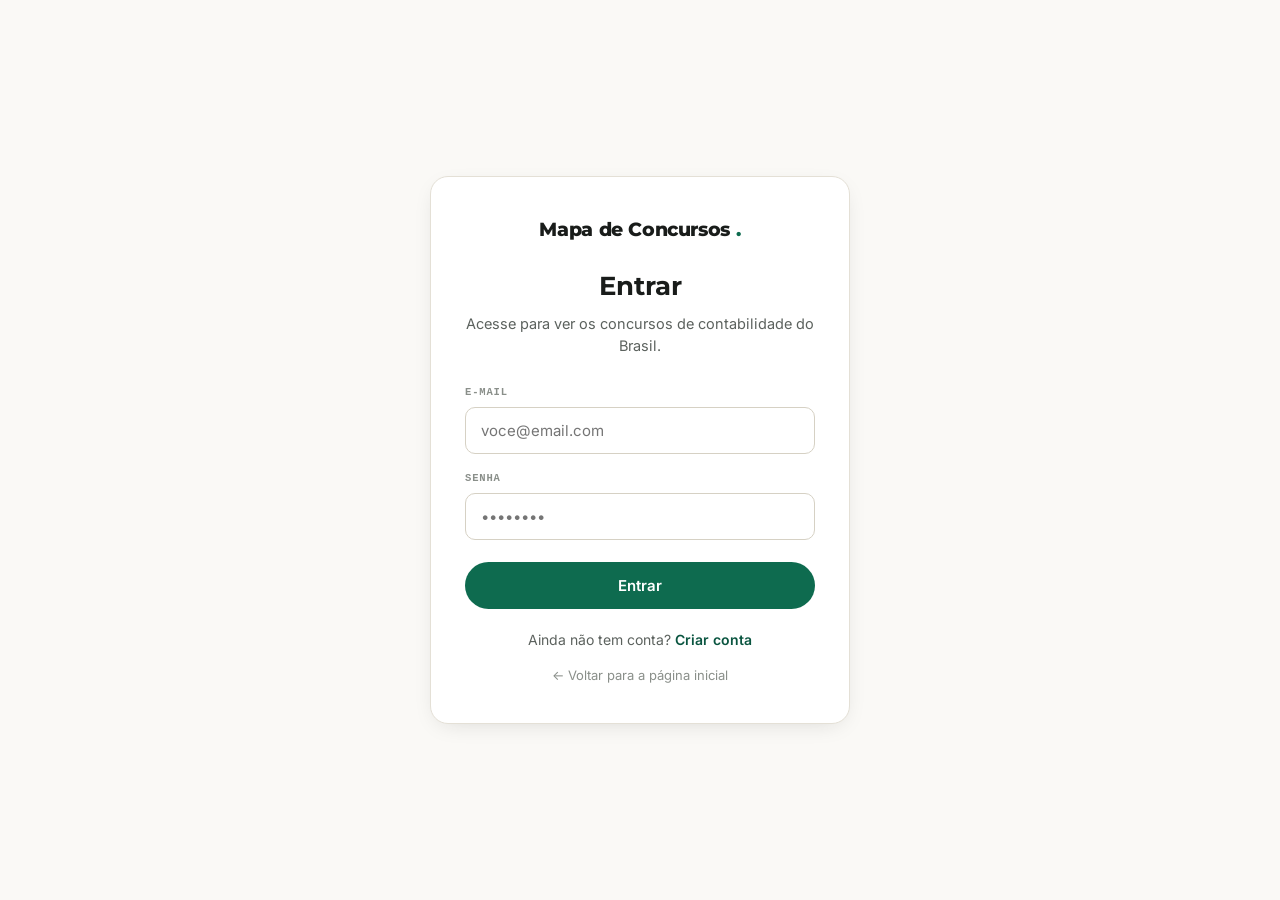
==== commit 63384dfd: "style: tipografia Montserrat + Inter Co-Authored-By: Claude Opus 4.8 <noreply@anthropic.com>" ====
--- a/alertas.html
+++ b/alertas.html
@@ -3,6 +3,9 @@
 <head>
 <meta charset="utf-8">
 <meta name="viewport" content="width=device-width, initial-scale=1">
+<link rel="preconnect" href="https://fonts.googleapis.com">
+<link rel="preconnect" href="https://fonts.gstatic.com" crossorigin>
+<link href="https://fonts.googleapis.com/css2?family=Inter:wght@400;500;600;700&family=Montserrat:ital,wght@0,600;0,700;0,800;1,600;1,700&display=swap" rel="stylesheet">
 <link rel="stylesheet" href="css/variables.css">
 <link rel="stylesheet" href="css/style.css">
 <title>Meus Alertas — Mapa de Concursos CFC</title>
--- a/css/variables.css
+++ b/css/variables.css
@@ -40,9 +40,9 @@
   --shadow-lift:0 6px 24px -10px rgba(25,28,26,.18);
   --raio:14px;
 
-  /* tipografia — serif p/ display, sans p/ corpo, mono p/ dados */
-  --serif:"Iowan Old Style","Palatino Linotype",Palatino,Georgia,"Times New Roman",serif;
-  --sans:ui-sans-serif,system-ui,-apple-system,"Segoe UI",Roboto,Helvetica,Arial,sans-serif;
+  /* tipografia — Montserrat p/ títulos (display), Inter p/ corpo, mono p/ dados */
+  --serif:"Montserrat",ui-sans-serif,system-ui,-apple-system,"Segoe UI",sans-serif;
+  --sans:"Inter",ui-sans-serif,system-ui,-apple-system,"Segoe UI",Roboto,Helvetica,Arial,sans-serif;
   --mono:"SFMono-Regular",ui-monospace,"Cascadia Mono",Consolas,"Liberation Mono",Menlo,monospace;
   --fonte:var(--sans);
 
--- a/css/style.css
+++ b/css/style.css
@@ -52,10 +52,10 @@
 .hd-in{max-width:1200px;margin:0 auto;padding-left:28px;padding-right:28px;height:auto}
 
 /* marca */
-.logo,.hd-logo{font-family:var(--serif);font-weight:700;font-size:21px;
-  letter-spacing:-.01em;color:var(--ink);text-decoration:none;display:inline-flex;
-  align-items:baseline;gap:9px}
-.logo span,.hd-logo span{font-style:italic;color:var(--esmeralda)}
+.logo,.hd-logo{font-family:var(--serif);font-weight:800;font-size:19px;
+  letter-spacing:-.02em;color:var(--ink);text-decoration:none;display:inline-flex;
+  align-items:baseline;gap:6px}
+.logo span,.hd-logo span{color:var(--esmeralda);font-weight:800}
 
 /* nav logada */
 .hd-nav{margin-left:auto;display:flex;align-items:center;gap:4px;flex-wrap:wrap}
@@ -75,8 +75,8 @@
 .hero{padding:72px 0 40px}
 .hero .container{max-width:1000px}
 .hero .eyebrow{display:block;margin-bottom:16px}
-.hero h1{font-family:var(--serif);font-weight:700;font-size:56px;line-height:1.02;
-  letter-spacing:-.02em;margin-bottom:20px;max-width:15ch;text-wrap:balance}
+.hero h1{font-family:var(--serif);font-weight:800;font-size:54px;line-height:1.04;
+  letter-spacing:-.025em;margin-bottom:20px;max-width:15ch;text-wrap:balance}
 .hero h1 em{font-style:italic;color:var(--esmeralda)}
 .hero p{font-size:19px;color:var(--ink-2);max-width:56ch;margin-bottom:30px}
 .hero .btn{font-size:15px;padding:14px 26px}
@@ -127,8 +127,8 @@
 .app-head{padding-bottom:26px;border-bottom:1px solid var(--line);margin-bottom:26px}
 .app-head .eyebrow{display:block;margin-bottom:12px}
 .app-headrow{display:flex;justify-content:space-between;align-items:flex-end;gap:24px;flex-wrap:wrap}
-.app-titulo{font-family:var(--serif);font-weight:700;font-size:40px;line-height:1.05;
-  letter-spacing:-.02em;color:var(--ink);max-width:18ch;text-wrap:balance}
+.app-titulo{font-family:var(--serif);font-weight:800;font-size:38px;line-height:1.06;
+  letter-spacing:-.025em;color:var(--ink);max-width:18ch;text-wrap:balance}
 .app-titulo em{font-style:italic;color:var(--esmeralda)}
 .app-count{text-align:right}
 .app-count .n{font-family:var(--serif);font-size:46px;line-height:1;font-weight:700;
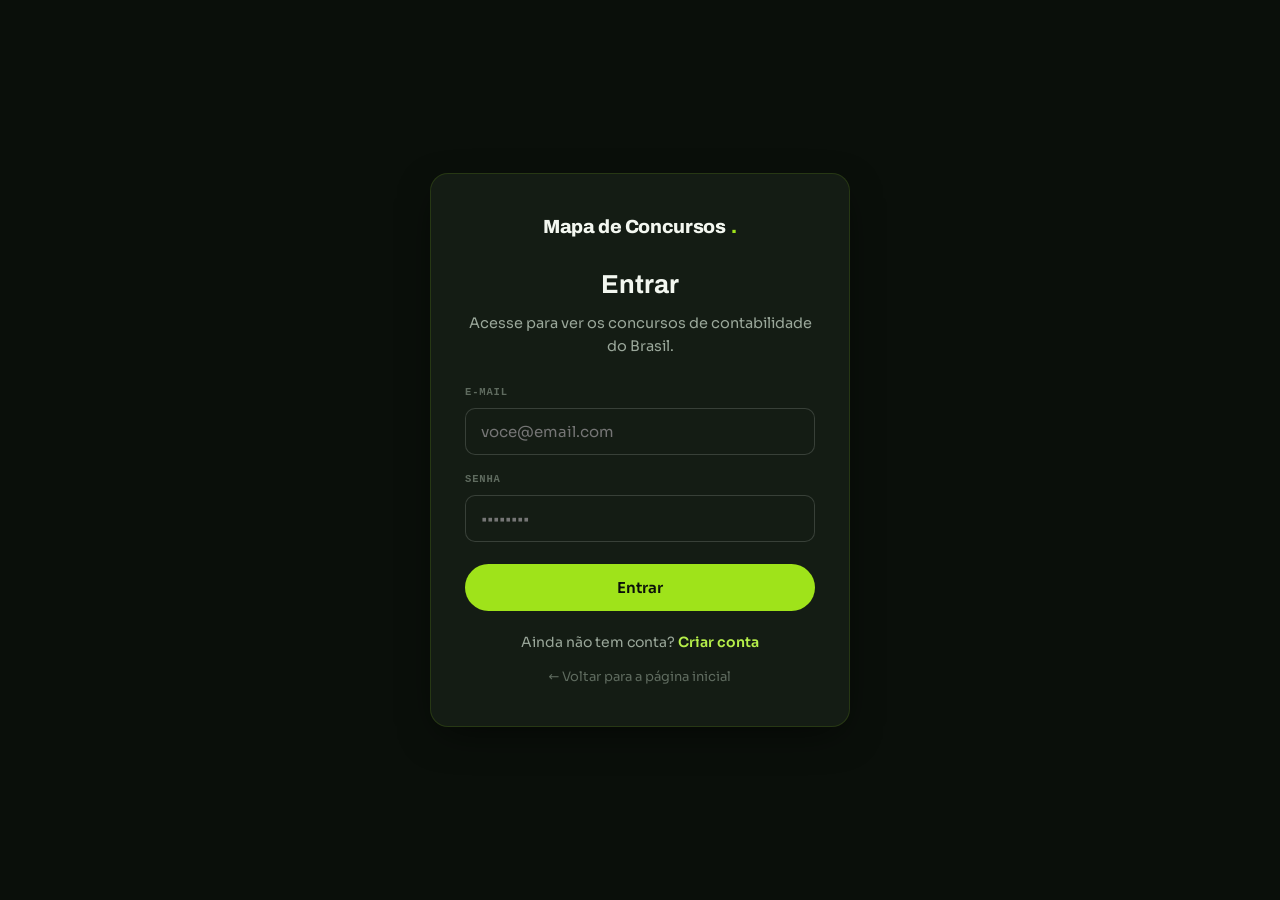
==== commit 3b3b8d58: "style: identidade CFC Academy — tema dark lima + Archivo/Sora Co-Authored-By: Claude Opus 4.8 <norep" ====
--- a/alertas.html
+++ b/alertas.html
@@ -5,7 +5,7 @@
 <meta name="viewport" content="width=device-width, initial-scale=1">
 <link rel="preconnect" href="https://fonts.googleapis.com">
 <link rel="preconnect" href="https://fonts.gstatic.com" crossorigin>
-<link href="https://fonts.googleapis.com/css2?family=Inter:wght@400;500;600;700&family=Montserrat:ital,wght@0,600;0,700;0,800;1,600;1,700&display=swap" rel="stylesheet">
+<link href="https://fonts.googleapis.com/css2?family=Archivo:wght@600;700;800;900&family=Sora:wght@400;500;600;700;800&display=swap" rel="stylesheet">
 <link rel="stylesheet" href="css/variables.css">
 <link rel="stylesheet" href="css/style.css">
 <title>Meus Alertas — Mapa de Concursos CFC</title>
--- a/css/variables.css
+++ b/css/variables.css
@@ -1,56 +1,63 @@
 /* ============================================================
-   CFC · Mapa de Concursos — Design System "Editorial Esmeralda"
+   CFC · Mapa de Concursos — Design System (identidade CFC Academy)
+   Tema DARK: lima vibrante sobre preto/carvão. Archivo + Sora.
    Ponto único de calibração de identidade.
    ============================================================ */
 :root{
-  /* superfícies (off-white quente) */
-  --paper:#FAF9F6;
-  --paper-2:#F3F1EA;
-  --card:#FFFFFF;
+  /* superfícies (escuras) */
+  --paper:#0a0f0a;          /* fundo geral (preto esverdeado) */
+  --paper-2:#0f1710;        /* elevação sutil */
+  --card:#141c14;           /* cards / painéis */
+  --card-2:#18211a;         /* card hover / aninhado */
 
-  /* tinta */
-  --ink:#191C1A;
-  --ink-2:#5C625E;
-  --ink-3:#8A8F8A;
+  /* tinta (texto sobre escuro) */
+  --ink:#F3F7F0;            /* texto principal claro */
+  --ink-2:#9aa79a;          /* secundário */
+  --ink-3:#5f6b5f;          /* terciário / labels */
 
-  /* acento — verde-esmeralda (aprovação / dinheiro) */
-  --esmeralda:#0E6B4F;
-  --esmeralda-d:#0A5540;
-  --esmeralda-wash:#EAF2EE;
+  /* acento — verde-LIMA da CFC */
+  --lima:#9FE31A;
+  --lima-esc:#76A41C;
+  --lima-glow:rgba(159,227,26,.30);
 
-  /* dourado — usado com parcimônia (selecionado / destaque nobre) */
-  --gold:#B9892E;
-  --gold-wash:#F6EFDD;
+  /* aliases semânticos do acento (usados pelos componentes) */
+  --esmeralda:#9FE31A;      /* acento cheio (botões/mapa) */
+  --esmeralda-d:#B6EF4A;    /* variação clara p/ HOVER sobre escuro */
+  --esmeralda-wash:rgba(159,227,26,.12); /* fundo suave do acento */
+
+  /* dourado -> aqui vira o próprio lima escuro p/ "selecionado/nobre" */
+  --gold:#C9A227;
+  --gold-wash:rgba(201,162,39,.16);
 
   /* linhas */
-  --line:#E4E0D6;
-  --line-strong:#D6D1C4;
+  --line:rgba(159,227,26,.14);   /* divisórias com leve tom lima */
+  --line-strong:rgba(243,247,240,.16);
 
-  /* semânticos (discretos) */
-  --ok:#0E6B4F;
-  --warn:#B9892E;
-  --crit:#B4442E;
+  /* semânticos */
+  --ok:#9FE31A;
+  --warn:#E3B341;
+  --crit:#ef6a6a;
 
   /* raios e sombra */
   --r-sm:10px;
   --r:14px;
   --r-lg:18px;
   --r-pill:999px;
-  --sombra:0 1px 2px rgba(25,28,26,.05);
-  --shadow-lift:0 6px 24px -10px rgba(25,28,26,.18);
+  --sombra:0 1px 2px rgba(0,0,0,.4);
+  --shadow-lift:0 12px 40px -12px rgba(0,0,0,.7);
   --raio:14px;
 
-  /* tipografia — Montserrat p/ títulos (display), Inter p/ corpo, mono p/ dados */
-  --serif:"Montserrat",ui-sans-serif,system-ui,-apple-system,"Segoe UI",sans-serif;
-  --sans:"Inter",ui-sans-serif,system-ui,-apple-system,"Segoe UI",Roboto,Helvetica,Arial,sans-serif;
+  /* tipografia — Archivo (display) + Sora (corpo), da CFC */
+  --serif:"Archivo",ui-sans-serif,system-ui,-apple-system,"Segoe UI",sans-serif;
+  --sans:"Sora",ui-sans-serif,system-ui,-apple-system,"Segoe UI",Roboto,Helvetica,Arial,sans-serif;
   --mono:"SFMono-Regular",ui-monospace,"Cascadia Mono",Consolas,"Liberation Mono",Menlo,monospace;
   --fonte:var(--sans);
 
   /* ---- aliases de compatibilidade (nomes antigos → nova paleta) ---- */
-  --cor-primaria:var(--esmeralda);
-  --cor-primaria-clara:var(--esmeralda-d);
-  --cor-destaque:var(--gold);
-  --cor-whatsapp:#0E6B4F;
+  --cor-primaria:var(--lima);
+  --cor-primaria-clara:var(--lima-esc);
+  --cor-destaque:var(--lima);
+  --cor-whatsapp:#25D366;
   --cor-fundo:var(--paper);
   --cor-card:var(--card);
   --cor-texto:var(--ink);
--- a/css/style.css
+++ b/css/style.css
@@ -1,19 +1,19 @@
 /* ============================================================
-   CFC · Mapa de Concursos — Estilos (Editorial Esmeralda)
+   CFC · Mapa de Concursos — Estilos (identidade CFC dark, lima)
    ============================================================ */
 *{box-sizing:border-box;margin:0;padding:0}
 html{scroll-behavior:smooth}
 html,body{max-width:100%;overflow-x:hidden}
 body{
   font-family:var(--sans);background:var(--paper);color:var(--ink);
-  font-size:16px;line-height:1.55;-webkit-font-smoothing:antialiased;
-  background-image:radial-gradient(var(--line) .5px,transparent .5px);
-  background-size:24px 24px;background-attachment:fixed;
+  font-size:16px;line-height:1.6;-webkit-font-smoothing:antialiased;
+  background-image:radial-gradient(rgba(159,227,26,.05) .6px,transparent .6px);
+  background-size:26px 26px;background-attachment:fixed;
 }
 img,svg{max-width:100%}
 a{color:inherit}
-::selection{background:var(--esmeralda-wash)}
-:focus-visible{outline:2px solid var(--esmeralda);outline-offset:2px}
+::selection{background:var(--lima);color:#0a0f0a}
+:focus-visible{outline:2px solid var(--lima);outline-offset:2px}
 
 .container{max-width:1200px;margin:0 auto;padding:0 28px}
 
@@ -28,13 +28,14 @@
   border-radius:var(--r-pill);border:1px solid transparent;cursor:pointer;
   font-size:14px;font-weight:600;font-family:var(--sans);text-decoration:none;
   transition:background .15s,border-color .15s,color .15s}
-.btn-primary{background:var(--esmeralda);color:#fff}
+/* botão de acento: texto ESCURO sobre lima (contraste alto) */
+.btn-primary{background:var(--lima);color:#0a0f0a}
 .btn-primary:hover{background:var(--esmeralda-d)}
-.btn-destaque{background:var(--ink);color:#fff}
-.btn-destaque:hover{background:#000}
-.btn-whatsapp{background:var(--esmeralda);color:#fff}
-.btn-outline{background:#fff;color:var(--esmeralda-d);border-color:var(--esmeralda)}
-.btn-outline:hover{background:var(--esmeralda);color:#fff}
+.btn-destaque{background:var(--card);color:var(--ink);border-color:var(--line-strong)}
+.btn-destaque:hover{background:var(--card-2)}
+.btn-whatsapp{background:var(--cor-whatsapp);color:#04210f}
+.btn-outline{background:transparent;color:var(--lima);border-color:var(--lima-esc)}
+.btn-outline:hover{background:var(--lima);color:#0a0f0a}
 
 .card{background:var(--card);border:1px solid var(--line);
   border-radius:var(--r-lg);box-shadow:var(--sombra);padding:22px}
@@ -44,7 +45,7 @@
    ========================================================= */
 .header,.hd{
   position:sticky;top:0;z-index:40;
-  background:rgba(250,249,246,.86);backdrop-filter:blur(10px);
+  background:rgba(10,15,10,.82);backdrop-filter:blur(12px);
   border-bottom:1px solid var(--line);color:var(--ink);
 }
 .header .container,.hd-in{display:flex;align-items:center;gap:26px;
@@ -65,21 +66,42 @@
 .hd-link.ativo{color:var(--esmeralda);font-weight:600}
 .hd-alertas{color:var(--ink-2)}
 .hd-alertas.ativo{color:var(--esmeralda)}
-.hd-grupo{background:var(--esmeralda);color:#fff;border-radius:var(--r-pill);
-  padding:8px 16px;font-weight:600}
-.hd-grupo:hover{background:var(--esmeralda-d);color:#fff}
+.hd-grupo{background:var(--lima);color:#0a0f0a;border-radius:var(--r-pill);
+  padding:8px 16px;font-weight:700}
+.hd-grupo:hover{background:var(--esmeralda-d);color:#0a0f0a}
 
 /* =========================================================
    HERO (landing)
    ========================================================= */
-.hero{padding:72px 0 40px}
-.hero .container{max-width:1000px}
+.hero{padding:64px 0 44px}
+.hero .container{display:grid;grid-template-columns:1.15fr .85fr;gap:56px;align-items:center}
+.hero-texto{min-width:0}
 .hero .eyebrow{display:block;margin-bottom:16px}
-.hero h1{font-family:var(--serif);font-weight:800;font-size:54px;line-height:1.04;
-  letter-spacing:-.025em;margin-bottom:20px;max-width:15ch;text-wrap:balance}
+.hero h1{font-family:var(--serif);font-weight:800;font-size:52px;line-height:1.04;
+  letter-spacing:-.025em;margin-bottom:20px;max-width:14ch;text-wrap:balance}
 .hero h1 em{font-style:italic;color:var(--esmeralda)}
-.hero p{font-size:19px;color:var(--ink-2);max-width:56ch;margin-bottom:30px}
+.hero p{font-size:18px;color:var(--ink-2);max-width:48ch;margin-bottom:30px}
 .hero .btn{font-size:15px;padding:14px 26px}
+
+/* painel visual do hero (prova social + card em destaque) */
+.hero-visual{display:flex;flex-direction:column;gap:16px}
+.hero-stats{display:grid;grid-template-columns:1fr 1fr;gap:1px;background:var(--line);
+  border:1px solid var(--line);border-radius:var(--r-lg);overflow:hidden}
+.hero-stat{background:var(--paper);padding:20px 22px}
+.hero-stat .num{font-family:var(--serif);font-weight:800;font-size:30px;line-height:1;
+  color:var(--esmeralda-d);font-variant-numeric:tabular-nums}
+.hero-stat .lab{font-family:var(--mono);font-size:10px;letter-spacing:.08em;
+  text-transform:uppercase;color:var(--ink-3);margin-top:7px;line-height:1.4}
+.hero-card{background:linear-gradient(160deg,#16210f,#0f1710);
+  border:1px solid var(--lima-esc);border-radius:var(--r-lg);padding:22px 24px;
+  box-shadow:0 18px 44px -20px var(--lima-glow)}
+.hero-card .tag{font-family:var(--mono);font-size:10px;letter-spacing:.1em;
+  text-transform:uppercase;color:var(--lima);display:inline-flex;gap:6px;align-items:center}
+.hero-card h4{font-family:var(--serif);font-weight:800;font-size:18px;margin:8px 0 2px;color:var(--ink)}
+.hero-card .role{font-size:13.5px;color:var(--ink-2);margin-bottom:14px}
+.hero-card .money{font-family:var(--serif);font-weight:800;font-size:26px;color:var(--lima);
+  font-variant-numeric:tabular-nums}
+.hero-card .meta{font-size:12px;color:var(--ink-3);margin-top:6px;font-family:var(--mono)}
 
 /* recursos (landing) */
 .recursos{padding:40px 0 72px}
@@ -110,7 +132,7 @@
 .campo label{display:block;font-family:var(--mono);font-size:10.5px;letter-spacing:.08em;
   text-transform:uppercase;font-weight:600;margin-bottom:7px;color:var(--ink-3)}
 .campo input{width:100%;padding:13px 15px;border:1px solid var(--line-strong);
-  border-radius:var(--r-sm);font-size:15px;font-family:var(--sans);color:var(--ink);background:#fff}
+  border-radius:var(--r-sm);font-size:15px;font-family:var(--sans);color:var(--ink);background:var(--card)}
 .campo input:focus{outline:none;border-color:var(--esmeralda);box-shadow:0 0 0 3px var(--esmeralda-wash)}
 .auth-card .btn{width:100%;justify-content:center;margin-top:6px;font-size:15px;padding:13px 16px}
 .auth-toggle{text-align:center;margin-top:20px;font-size:14px;color:var(--ink-2)}
@@ -144,30 +166,30 @@
 .busca-wrap .ic{position:absolute;left:16px;top:50%;transform:translateY(-50%);
   color:var(--ink-3);font-size:17px;pointer-events:none}
 .busca{width:100%;padding:14px 16px 14px 44px;border:1px solid var(--line-strong);
-  border-radius:var(--r);font-size:16px;font-family:var(--sans);color:var(--ink);background:#fff}
+  border-radius:var(--r);font-size:16px;font-family:var(--sans);color:var(--ink);background:var(--card)}
 .busca:focus{outline:none;border-color:var(--esmeralda);box-shadow:0 0 0 3px var(--esmeralda-wash)}
 
 .app-toolrow{display:flex;gap:12px;align-items:center;flex-wrap:wrap}
 .app-abas{display:flex;gap:6px;flex-wrap:wrap}
 .aba{font-family:var(--sans);font-size:13.5px;font-weight:600;cursor:pointer;
   padding:8px 15px;border-radius:var(--r-pill);border:1px solid var(--line-strong);
-  background:#fff;color:var(--ink-2);display:inline-flex;gap:7px;align-items:center}
+  background:var(--card);color:var(--ink-2);display:inline-flex;gap:7px;align-items:center}
 .aba .c{font-family:var(--mono);font-size:11px;color:var(--ink-3)}
 .aba:hover{border-color:var(--ink-3)}
-.aba.aba-on{background:var(--ink);border-color:var(--ink);color:#fff}
-.aba.aba-on .c{color:#B9C4BD}
+.aba.aba-on{background:var(--lima);border-color:var(--lima);color:#0a0f0a}
+.aba.aba-on .c{color:#2c4708}
 .tool-spacer{flex:1}
 .ordenar{font-family:var(--sans);font-size:13.5px;font-weight:600;
   padding:10px 34px 10px 15px;border:1px solid var(--line-strong);border-radius:var(--r-pill);
-  background:#fff url("data:image/svg+xml;utf8,<svg xmlns='http://www.w3.org/2000/svg' width='12' height='12' viewBox='0 0 12 12'><path d='M2 4l4 4 4-4' stroke='%235C625E' stroke-width='1.5' fill='none'/></svg>") no-repeat right 13px center;
+  background:var(--card) url("data:image/svg+xml;utf8,<svg xmlns='http://www.w3.org/2000/svg' width='12' height='12' viewBox='0 0 12 12'><path d='M2 4l4 4 4-4' stroke='%235C625E' stroke-width='1.5' fill='none'/></svg>") no-repeat right 13px center;
   -webkit-appearance:none;appearance:none;cursor:pointer;color:var(--ink)}
 .btn-filtros{font-family:var(--sans);font-size:13.5px;font-weight:600;cursor:pointer;
   padding:9px 16px;border-radius:var(--r-pill);border:1px dashed var(--esmeralda);
   background:var(--esmeralda-wash);color:var(--esmeralda-d);display:inline-flex;gap:8px;align-items:center}
-.btn-filtros:hover{background:#fff}
+.btn-filtros:hover{background:var(--card-2)}
 
 /* painel de filtros avançados */
-.filtros-adv{border:1px solid var(--line);background:#fff;border-radius:var(--r-lg);
+.filtros-adv{border:1px solid var(--line);background:var(--card);border-radius:var(--r-lg);
   padding:24px;display:grid;grid-template-columns:repeat(3,1fr);gap:24px}
 .filtros-adv[hidden]{display:none}
 .filtro-grupo label{display:block;font-family:var(--mono);font-size:10.5px;letter-spacing:.1em;
@@ -177,7 +199,7 @@
   border:1px solid var(--line-strong);background:var(--paper);color:var(--ink-2);
   font-family:var(--sans);transition:all .12s}
 .filtro-chip:hover{border-color:var(--ink-3)}
-.filtro-chip.on{background:var(--esmeralda);border-color:var(--esmeralda);color:#fff}
+.filtro-chip.on{background:var(--esmeralda);border-color:var(--esmeralda);color:#0a0f0a}
 .filtro-range{display:flex;align-items:center;gap:10px;font-family:var(--mono);
   font-size:12px;color:var(--ink-2)}
 .filtro-range input[type=range]{flex:1;accent-color:var(--esmeralda)}
@@ -190,9 +212,9 @@
 /* chips de filtro ativo */
 .filtros-ativos{display:flex;gap:8px;flex-wrap:wrap}
 .filtros-ativos:empty{display:none}
-.fchip{font-family:var(--mono);font-size:11.5px;background:var(--ink);color:#fff;
+.fchip{font-family:var(--mono);font-size:11.5px;background:var(--lima);color:#0a0f0a;
   padding:6px 11px;border-radius:var(--r-pill);display:inline-flex;gap:8px;align-items:center}
-.fchip b{color:#fff;font-weight:600;text-transform:none;letter-spacing:0}
+.fchip b{color:#0a0f0a;font-weight:700;text-transform:none;letter-spacing:0}
 .fchip .x{cursor:pointer;opacity:.7;font-weight:700}
 .fchip .x:hover{opacity:1}
 
@@ -209,7 +231,7 @@
 #lista{display:flex;flex-direction:column;border-top:1px solid var(--line)}
 .conc{display:grid;grid-template-columns:1fr auto;gap:22px;padding:24px 4px;
   border-bottom:1px solid var(--line);position:relative;transition:background .15s}
-.conc:hover{background:#fff}
+.conc:hover{background:var(--paper-2)}
 .conc::before{content:"";position:absolute;left:-4px;top:24px;bottom:24px;width:3px;
   border-radius:3px;background:transparent}
 .conc-aberto::before{background:var(--esmeralda)}
@@ -251,18 +273,18 @@
 
 /* botão favorito + edital */
 .btn-fav{width:38px;height:38px;border-radius:var(--r-sm);border:1px solid var(--line-strong);
-  background:#fff;color:var(--ink-2);font-size:16px;cursor:pointer;display:inline-flex;
+  background:var(--card);color:var(--ink-2);font-size:16px;cursor:pointer;display:inline-flex;
   align-items:center;justify-content:center;transition:all .12s}
 .btn-fav:hover{border-color:var(--esmeralda);color:var(--esmeralda)}
-.btn-fav.fav-on{background:var(--esmeralda);border-color:var(--esmeralda);color:#fff}
+.btn-fav.fav-on{background:var(--esmeralda);border-color:var(--esmeralda);color:#0a0f0a}
 .btn-edital{font-family:var(--sans);font-size:13px;font-weight:600;text-decoration:none;
   color:var(--esmeralda-d);border:1px solid var(--esmeralda);border-radius:var(--r-sm);
   padding:9px 14px;display:inline-flex;gap:6px;align-items:center}
-.btn-edital:hover{background:var(--esmeralda);color:#fff}
+.btn-edital:hover{background:var(--esmeralda);color:#0a0f0a}
 
 /* estado vazio com ação */
 .vazio{text-align:center;color:var(--ink-2);font-size:15px;padding:52px 24px;
-  border:1px dashed var(--line-strong);border-radius:var(--r-lg);background:#fff;margin-top:22px}
+  border:1px dashed var(--line-strong);border-radius:var(--r-lg);background:var(--card);margin-top:22px}
 .vazio h3{font-family:var(--serif);font-size:20px;color:var(--ink);margin-bottom:8px;font-weight:700}
 .vazio .btn{margin-top:16px}
 
@@ -277,29 +299,31 @@
   box-shadow:var(--sombra);padding:22px}
 .mapa-svg{width:100%}
 .mapa-svg svg{width:100%;height:auto;display:block}
-.mapa-svg .state{stroke:#fff;stroke-width:1.1;transition:fill .15s ease}
-.mapa-svg .state:not(.uf-com):not(.uf-sem):not(.uf-sel){fill:var(--paper-2)}
-.uf-sem{fill:var(--paper-2)}
-.uf-com{fill:var(--esmeralda);cursor:pointer}
+.mapa-svg .state{stroke:#0a0f0a;stroke-width:1.1;transition:fill .15s ease}
+.mapa-svg .state:not(.uf-com):not(.uf-sem):not(.uf-sel){fill:#232c22}
+.uf-sem{fill:#232c22}
+.uf-com{fill:var(--lima);cursor:pointer}
 .uf-com:hover{fill:var(--esmeralda-d)}
 .uf-sel{fill:var(--gold) !important;cursor:pointer}
-.uf-label{font-family:var(--sans);font-size:13px;font-weight:700;fill:#fff;pointer-events:none;
-  paint-order:stroke;stroke:rgba(10,85,64,.55);stroke-width:2.5px;stroke-linejoin:round}
-.uf-label.dim{fill:var(--ink-3)}
+.uf-label{font-family:var(--sans);font-size:13px;font-weight:800;fill:#0a0f0a;pointer-events:none;
+  paint-order:stroke;stroke:rgba(159,227,26,.35);stroke-width:2px;stroke-linejoin:round}
+.uf-label.dim{fill:var(--ink-2)}
 .mapa-legenda{display:flex;flex-wrap:wrap;gap:14px;margin-top:16px;font-family:var(--mono);
   font-size:10.5px;color:var(--ink-2);text-transform:uppercase;letter-spacing:.05em}
 .mapa-legenda span{display:inline-flex;align-items:center;gap:6px}
 .lg{display:inline-block;width:10px;height:10px;border-radius:3px}
-.lg-com{background:var(--esmeralda)}
+.lg-com{background:var(--lima)}
 .lg-sel{background:var(--gold)}
-.lg-sem{background:var(--paper-2);border:1px solid var(--line-strong)}
+.lg-sem{background:#232c22;border:1px solid var(--line-strong)}
 
 /* painel CTA (funil p/ o curso) */
-.painel-cta{background:var(--ink);color:var(--paper);border:none;border-radius:var(--r-lg);padding:24px}
-.painel-cta h3{font-family:var(--serif);font-size:19px;font-weight:700;color:#fff;margin-bottom:6px}
-.painel-cta p{font-size:14px;color:#C4CBC6;margin-bottom:16px}
-.painel-cta a{display:inline-flex;gap:8px;align-items:center;background:var(--esmeralda);
-  color:#fff;text-decoration:none;font-weight:600;font-size:14px;padding:11px 18px;border-radius:var(--r-pill)}
+.painel-cta{background:linear-gradient(160deg,#16210f,#0f1710);
+  border:1px solid var(--lima-esc);border-radius:var(--r-lg);padding:24px;
+  box-shadow:0 0 0 1px rgba(159,227,26,.08),0 18px 44px -20px var(--lima-glow)}
+.painel-cta h3{font-family:var(--serif);font-size:19px;font-weight:800;color:var(--ink);margin-bottom:6px}
+.painel-cta p{font-size:14px;color:var(--ink-2);margin-bottom:16px}
+.painel-cta a{display:inline-flex;gap:8px;align-items:center;background:var(--lima);
+  color:#0a0f0a;text-decoration:none;font-weight:700;font-size:14px;padding:11px 18px;border-radius:var(--r-pill)}
 .painel-cta a:hover{background:var(--esmeralda-d)}
 
 /* =========================================================
@@ -308,16 +332,16 @@
 .cal-meses{display:flex;gap:6px;flex-wrap:wrap;margin-bottom:8px}
 .aba-mes{font-family:var(--sans);font-size:13px;font-weight:600;cursor:pointer;
   padding:9px 15px;border-radius:var(--r-sm);border:1px solid var(--line-strong);
-  background:#fff;color:var(--ink-2);text-align:center;line-height:1.25}
+  background:var(--card);color:var(--ink-2);text-align:center;line-height:1.25}
 .aba-mes small{display:block;font-family:var(--mono);font-size:10px;color:var(--ink-3);font-weight:400}
 .aba-mes:hover{border-color:var(--ink-3)}
-.aba-mes.aba-mes-on{background:var(--ink);border-color:var(--ink);color:#fff}
-.aba-mes.aba-mes-on small{color:#B9C4BD}
+.aba-mes.aba-mes-on{background:var(--lima);border-color:var(--lima);color:#0a0f0a}
+.aba-mes.aba-mes-on small{color:#2c4708}
 .cal-titulo-mes{font-family:var(--serif);font-size:24px;color:var(--ink);margin:26px 0 14px;font-weight:700}
 #tabela-mes{width:100%;overflow-x:auto;border:1px solid var(--line);border-radius:var(--r-lg)}
 .cal-tabela{width:100%;min-width:480px;border-collapse:collapse;background:var(--card)}
 .cal-tabela th,.cal-tabela td{text-align:left;padding:14px 18px;font-size:14.5px}
-.cal-tabela th{background:var(--ink);color:#fff;font-family:var(--mono);font-weight:600;
+.cal-tabela th{background:var(--paper-2);color:var(--lima);font-family:var(--mono);font-weight:600;
   font-size:11px;text-transform:uppercase;letter-spacing:.06em}
 .cal-tabela tbody tr{border-top:1px solid var(--line)}
 .cal-tabela tbody tr:nth-child(even){background:#FBFCFB}
@@ -346,14 +370,14 @@
   background:var(--line);border:1px solid var(--line);border-radius:var(--r-lg);
   overflow:hidden;margin:28px 0}
 @media(max-width:760px){.det-grid{grid-template-columns:repeat(2,1fr)}}
-.det-cell{background:#fff;padding:16px 18px}
+.det-cell{background:var(--card);padding:16px 18px}
 .det-cell .k{display:block;margin-bottom:5px}
 .det-cell .v{font-size:15.5px;color:var(--ink);font-weight:600}
 /* timeline */
 .det-timeline{display:flex;gap:0;margin:8px 0 28px;position:relative;flex-wrap:wrap}
 .tl-step{flex:1 1 150px;position:relative;padding:0 8px 0 26px}
 .tl-step::before{content:"";position:absolute;left:4px;top:3px;width:11px;height:11px;
-  border-radius:var(--r-pill);background:#fff;border:2px solid var(--line-strong)}
+  border-radius:var(--r-pill);background:var(--card);border:2px solid var(--line-strong)}
 .tl-step.done::before{background:var(--esmeralda);border-color:var(--esmeralda)}
 .tl-step.now::before{background:var(--gold);border-color:var(--gold);
   box-shadow:0 0 0 4px var(--gold-wash)}
@@ -363,7 +387,7 @@
 .tl-step .v{font-size:14px;font-weight:600;color:var(--ink)}
 .det-acoes{display:flex;gap:10px;flex-wrap:wrap;align-items:center;margin-top:8px}
 .btn-alerta-on{background:var(--gold)!important;color:#fff!important;border-color:var(--gold)!important}
-.btn-wpp{background:#fff;color:var(--esmeralda-d);border:1px solid var(--line-strong)}
+.btn-wpp{background:var(--card);color:var(--esmeralda-d);border:1px solid var(--line-strong)}
 .btn-wpp:hover{border-color:var(--esmeralda);color:var(--esmeralda-d)}
 @media(max-width:640px){
   .det-head{grid-template-columns:1fr}
@@ -374,41 +398,102 @@
 /* =========================================================
    RESPONSIVIDADE
    ========================================================= */
+
+/* Salvaguardas anti-overflow (valem em qualquer largura) */
+.app-colunas,.filtros-adv,.det-grid,.conc,.det-head{min-width:0}
+.conc-main,.conc-side,.coluna-lista,.det-head>div{min-width:0}
+.conc-meta,.conc-titulo-link,.det-org{overflow-wrap:anywhere}
+
+/* ---- Tablet / laptop estreito: colapsa as 2 colunas ---- */
 @media (max-width:960px){
-  .app-colunas{grid-template-columns:1fr}
-  .coluna-mapa-wrap{position:static;order:-1;flex-direction:row;flex-wrap:wrap}
-  .coluna-mapa-wrap>*{flex:1 1 280px}
-  .filtros-adv{grid-template-columns:1fr}
+  .app-colunas{grid-template-columns:1fr;gap:28px}
+  .coluna-mapa-wrap{position:static;order:-1;flex-direction:column}
+  .filtros-adv{grid-template-columns:repeat(2,1fr)}
   .recursos-grid{grid-template-columns:1fr}
-  .hero h1{font-size:40px}
-  .app-titulo{font-size:32px}
-}
+  .hero .container{grid-template-columns:1fr;gap:36px}
+  .hero-visual{max-width:460px}
+  .hero h1{font-size:46px;max-width:16ch}
+  .app-titulo{font-size:34px}
+}
+
+/* ---- Header vira menu compacto e rolável abaixo de 820px ---- */
+@media (max-width:820px){
+  .header .container,.hd-in{flex-wrap:nowrap;gap:14px;align-items:center}
+  .hd-nav{margin-left:auto;flex-wrap:nowrap;overflow-x:auto;gap:2px;
+    -webkit-overflow-scrolling:touch;scrollbar-width:none;
+    -webkit-mask-image:linear-gradient(90deg,#000 88%,transparent);
+            mask-image:linear-gradient(90deg,#000 88%,transparent)}
+  .hd-nav::-webkit-scrollbar{display:none}
+  .hd-link{padding:8px 11px;white-space:nowrap;font-size:13.5px}
+  .hd-grupo{padding:8px 13px}
+}
+
+/* ---- Celular ---- */
 @media (max-width:640px){
-  .container{padding:0 18px}
-  .app-main{padding:28px 18px 60px}
-  .header .container,.hd-in{flex-wrap:wrap;gap:12px}
-  .hd-nav{width:100%;gap:2px}
-  .app-headrow{flex-direction:column;align-items:flex-start;gap:12px}
-  .app-count{text-align:left}
-  /* abas de status: rolam horizontalmente em vez de vazar */
-  .app-toolrow{flex-wrap:wrap}
+  .container{padding:0 16px}
+  .app-main{padding:24px 16px 56px}
+
+  /* cabeçalho editorial das telas logadas */
+  .app-headrow{flex-direction:column;align-items:flex-start;gap:10px}
+  .app-count{display:flex;align-items:baseline;gap:8px;text-align:left}
+  .app-count .n{font-size:30px}
+
+  /* controles: busca, abas roláveis, filtros/ordenar em linha própria */
+  .app-controles{gap:12px}
+  .app-toolrow{flex-wrap:wrap;gap:10px}
   .app-abas{flex-wrap:nowrap;overflow-x:auto;-webkit-overflow-scrolling:touch;
-    padding-bottom:4px;width:100%;order:-1}
-  .app-abas::-webkit-scrollbar{height:0}
+    padding-bottom:2px;width:100%;order:-1;scrollbar-width:none}
+  .app-abas::-webkit-scrollbar{display:none}
   .aba{flex:none}
   .tool-spacer{display:none}
-  .btn-filtros,.ordenar{flex:1 1 auto}
-  .conc{grid-template-columns:1fr;gap:14px}
-  .conc-side{align-items:flex-start;text-align:left}
-  .conc-acoes{flex-wrap:wrap}
-  .hero{padding:48px 0 30px}
-  .hero h1{font-size:32px}
+  .btn-filtros{flex:1 1 auto;justify-content:center}
+  .ordenar{flex:1 1 auto}
+
+  .filtros-adv{grid-template-columns:1fr;padding:18px;gap:18px}
+
+  /* card empilhado: dados em cima, salário+ações embaixo, alinhados à esquerda */
+  .conc{grid-template-columns:1fr;gap:12px;padding:20px 2px}
+  .conc-side{align-items:flex-start;text-align:left;flex-direction:row;flex-wrap:wrap;
+    justify-content:space-between;align-items:flex-end;gap:12px 16px}
+  .conc-sal{font-size:24px}
+  .conc-deadline{order:3;flex-basis:100%}
+  .conc-acoes{order:2}
+  .conc-meta{gap:4px 14px}
+
+  /* detalhe: timeline e ações empilham; salário abaixo do título */
+  .det-head{grid-template-columns:1fr;gap:14px}
+  .det-sal{text-align:left;font-size:30px}
+  .det-org{font-size:24px}
+  .det-timeline{flex-direction:column;gap:16px}
+  .tl-step{flex:none;padding:0 0 0 26px}
+  .tl-step::after{display:none}
+  .det-grid{grid-template-columns:1fr 1fr}
+  .det-acoes .btn,.det-acoes .btn-fav{flex:0 0 auto}
+
+  /* landing */
+  .hero{padding:44px 0 28px}
+  .hero h1{font-size:34px}
   .hero p{font-size:16px}
-  .auth-card{padding:28px 22px}
-}
+  .hero .btn{width:100%;justify-content:center}
+  .recurso-card{padding:24px 20px}
+
+  .auth-card{padding:28px 20px}
+
+  /* calendário: abas de mês roláveis */
+  .cal-meses{flex-wrap:nowrap;overflow-x:auto;-webkit-overflow-scrolling:touch;
+    padding-bottom:4px;scrollbar-width:none}
+  .cal-meses::-webkit-scrollbar{display:none}
+  .aba-mes{flex:none}
+  .cal-titulo-mes{font-size:20px}
+}
+
+/* ---- Celular pequeno ---- */
 @media (max-width:400px){
-  .hero h1{font-size:27px}
+  .hero h1{font-size:29px}
   .app-titulo{font-size:26px}
-  .conc-sal{font-size:23px}
+  .conc-titulo-link{font-size:19px}
+  .conc-sal{font-size:22px}
+  .det-org{font-size:21px}
+  .det-grid{grid-template-columns:1fr}
   .cal-tabela th,.cal-tabela td{padding:11px 12px;font-size:13px}
 }
